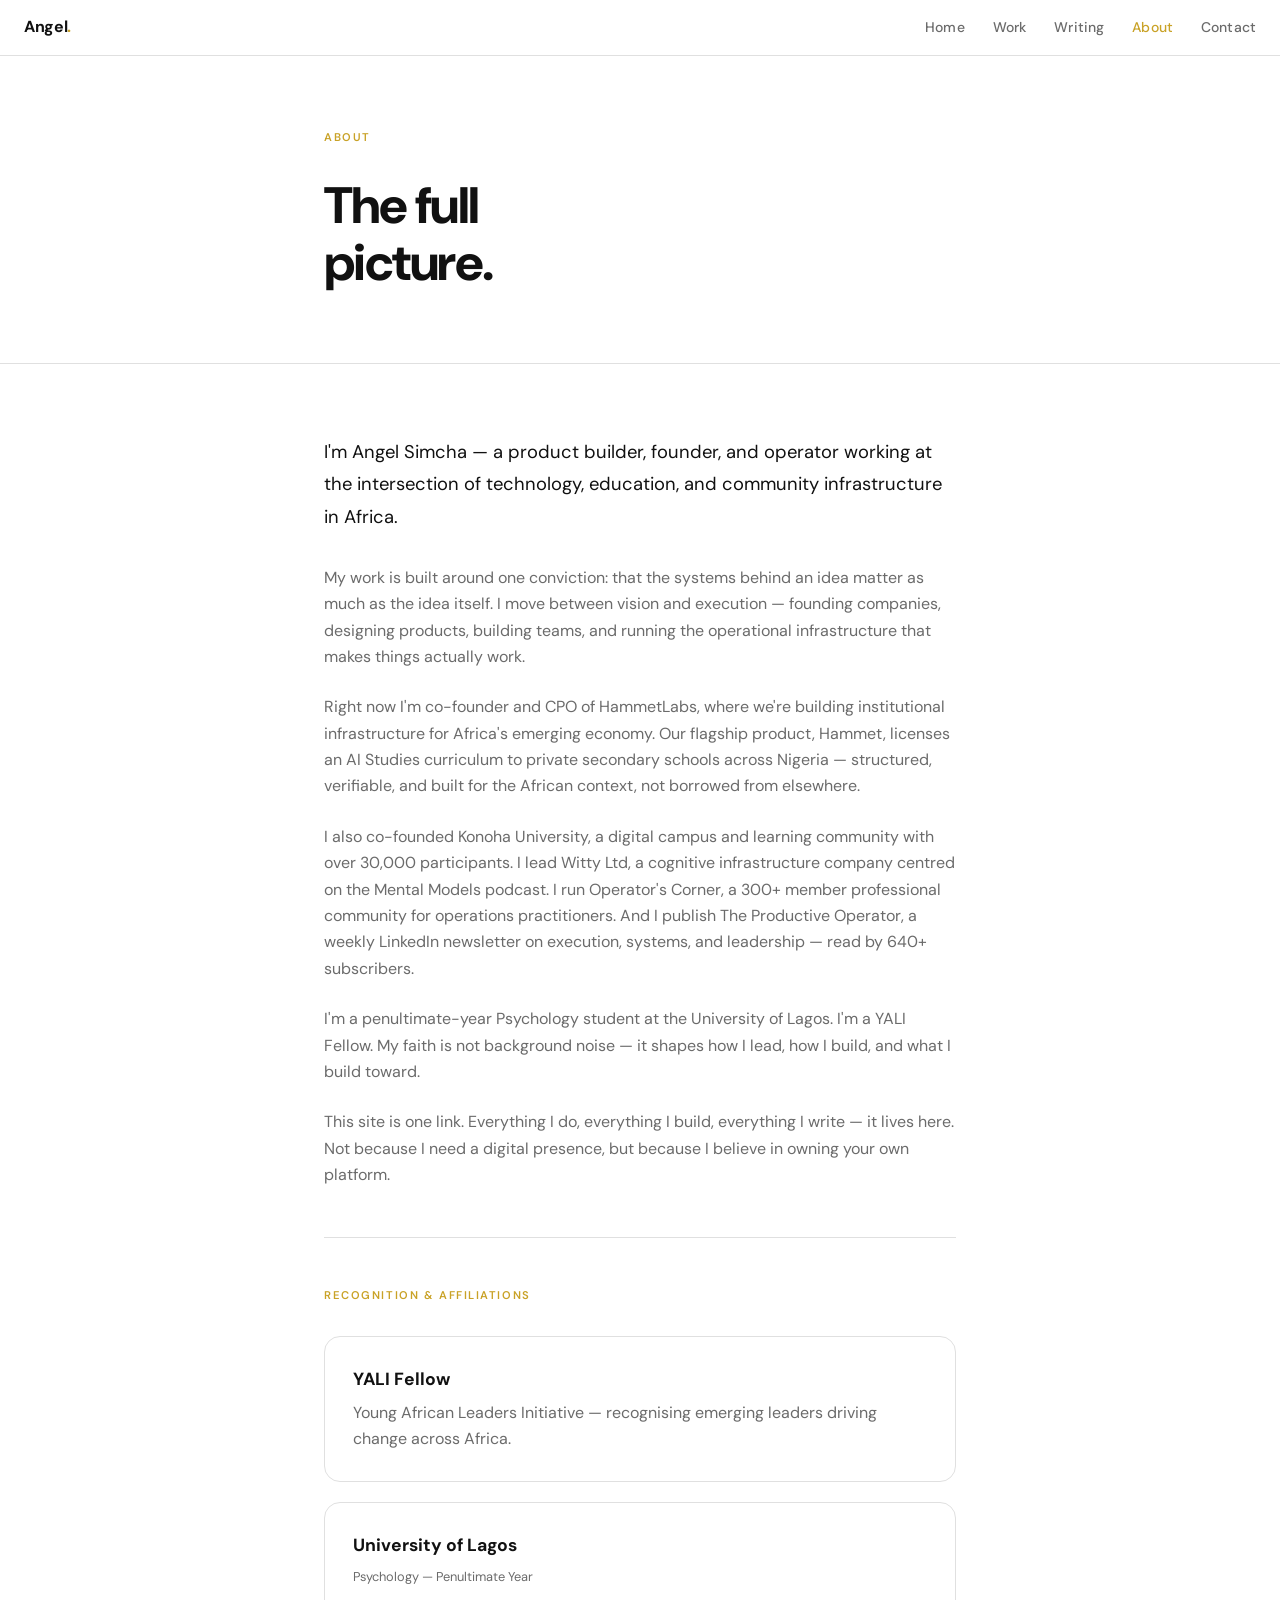
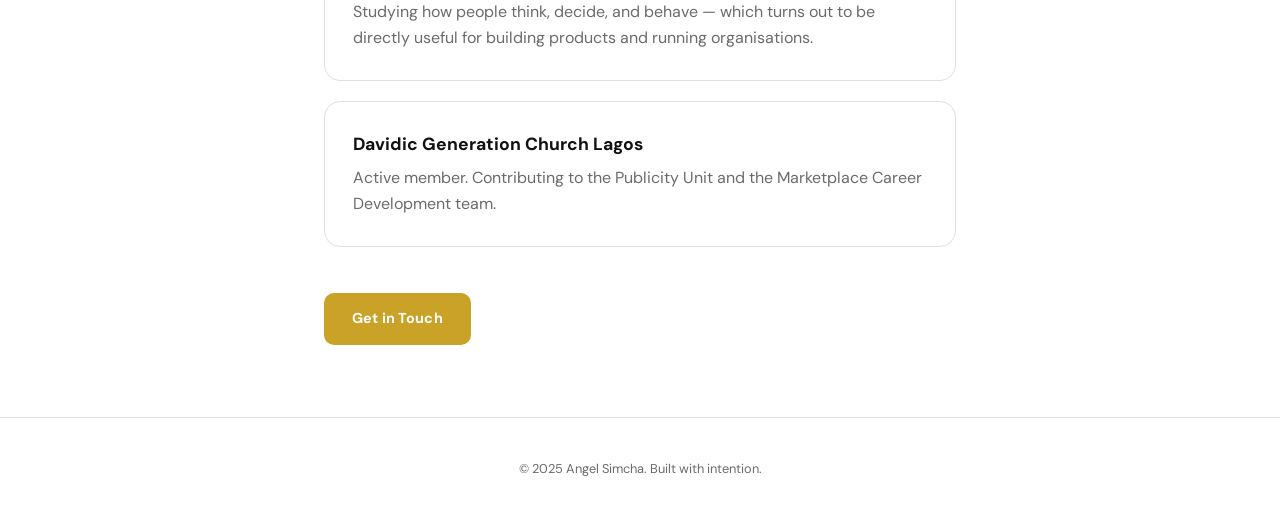
==== about.html @ 5a9f22ed "Add files via upload" ====
<!DOCTYPE html>
<html lang="en">
<head>
  <meta charset="UTF-8" />
  <meta name="viewport" content="width=device-width, initial-scale=1.0" />
  <title>About — Angel Simcha</title>
  <link rel="preconnect" href="https://fonts.googleapis.com" />
  <link href="https://fonts.googleapis.com/css2?family=DM+Sans:wght@400;500;700;800&display=swap" rel="stylesheet" />
  <link rel="stylesheet" href="style.css" />
</head>
<body>

<nav>
  <a href="index.html" class="logo">Angel<span>.</span></a>
  <ul>
    <li><a href="index.html">Home</a></li>
    <li><a href="work.html">Work</a></li>
    <li><a href="writing.html">Writing</a></li>
    <li><a href="about.html" class="active">About</a></li>
    <li><a href="contact.html">Contact</a></li>
  </ul>
</nav>

<section>
  <div class="container">
    <p class="label">About</p>
    <h1>The full<br>picture.</h1>
  </div>
</section>

<hr />

<section>
  <div class="container">

    <p style="font-size: 1.15rem; color: var(--black); line-height: 1.75; margin-bottom: 32px;">
      I'm Angel Simcha — a product builder, founder, and operator working at the intersection
      of technology, education, and community infrastructure in Africa.
    </p>

    <p style="margin-bottom: 24px;">
      My work is built around one conviction: that the systems behind an idea matter as much as the idea itself.
      I move between vision and execution — founding companies, designing products, building teams,
      and running the operational infrastructure that makes things actually work.
    </p>

    <p style="margin-bottom: 24px;">
      Right now I'm co-founder and CPO of HammetLabs, where we're building institutional
      infrastructure for Africa's emerging economy. Our flagship product, Hammet, licenses an
      AI Studies curriculum to private secondary schools across Nigeria — structured, verifiable,
      and built for the African context, not borrowed from elsewhere.
    </p>

    <p style="margin-bottom: 24px;">
      I also co-founded Konoha University, a digital campus and learning community with over
      30,000 participants. I lead Witty Ltd, a cognitive infrastructure company centred on the
      Mental Models podcast. I run Operator's Corner, a 300+ member professional community for
      operations practitioners. And I publish The Productive Operator, a weekly LinkedIn newsletter
      on execution, systems, and leadership — read by 640+ subscribers.
    </p>

    <p style="margin-bottom: 24px;">
      I'm a penultimate-year Psychology student at the University of Lagos. I'm a YALI Fellow.
      My faith is not background noise — it shapes how I lead, how I build, and what I build toward.
    </p>

    <p style="margin-bottom: 48px;">
      This site is one link. Everything I do, everything I build, everything I write — it lives here.
      Not because I need a digital presence, but because I believe in owning your own platform.
    </p>

    <hr style="margin-bottom: 48px;" />

    <p class="label">Recognition & Affiliations</p>

    <div class="card">
      <h3>YALI Fellow</h3>
      <p>Young African Leaders Initiative — recognising emerging leaders driving change across Africa.</p>
    </div>

    <div class="card">
      <h3>University of Lagos</h3>
      <p class="card-meta">Psychology — Penultimate Year</p>
      <p>Studying how people think, decide, and behave — which turns out to be directly useful for building products and running organisations.</p>
    </div>

    <div class="card">
      <h3>Davidic Generation Church Lagos</h3>
      <p>Active member. Contributing to the Publicity Unit and the Marketplace Career Development team.</p>
    </div>

    <br />
    <a href="contact.html" class="btn">Get in Touch</a>

  </div>
</section>

<footer>
  © 2025 Angel Simcha. Built with intention.
</footer>

</body>
</html>
---- style.css ----
/* ─── TOKENS ─── */
:root {
  --accent: #C9A227;
  --black: #111111;
  --gray: #6b6b6b;
  --light: #f5f5f5;
  --border: #e0e0e0;
  --white: #ffffff;
  --max: 680px;
  --radius: 16px;
}

/* ─── RESET ─── */
*, *::before, *::after { box-sizing: border-box; margin: 0; padding: 0; }
html { scroll-behavior: smooth; }

body {
  font-family: 'DM Sans', Georgia, sans-serif;
  background: var(--white);
  color: var(--black);
  line-height: 1.65;
  -webkit-font-smoothing: antialiased;
}

/* ─── NAV ─── */
nav {
  position: sticky;
  top: 0;
  z-index: 100;
  background: rgba(255,255,255,0.92);
  backdrop-filter: blur(8px);
  border-bottom: 1px solid var(--border);
  padding: 0 24px;
  display: flex;
  align-items: center;
  justify-content: space-between;
  height: 56px;
}

nav .logo {
  font-weight: 700;
  font-size: 1rem;
  color: var(--black);
  text-decoration: none;
  letter-spacing: -0.02em;
}

nav .logo span { color: var(--accent); }

nav ul {
  display: flex;
  gap: 28px;
  list-style: none;
}

nav ul a {
  text-decoration: none;
  font-size: 0.875rem;
  color: var(--gray);
  font-weight: 500;
  transition: color 0.2s;
  letter-spacing: 0.01em;
}

nav ul a:hover,
nav ul a.active { color: var(--accent); }

/* ─── LAYOUT ─── */
.container {
  max-width: var(--max);
  margin: 0 auto;
  padding: 0 24px;
}

section { padding: 72px 0; }

/* ─── SECTION LABEL ─── */
.label {
  font-size: 0.7rem;
  font-weight: 600;
  letter-spacing: 0.14em;
  text-transform: uppercase;
  color: var(--accent);
  margin-bottom: 32px;
}

/* ─── HEADINGS ─── */
h1 {
  font-size: clamp(2.2rem, 8vw, 3.2rem);
  font-weight: 800;
  letter-spacing: -0.03em;
  line-height: 1.1;
  color: var(--black);
}

h2 {
  font-size: 1.5rem;
  font-weight: 700;
  letter-spacing: -0.02em;
  color: var(--black);
  margin-bottom: 8px;
}

h3 {
  font-size: 1.1rem;
  font-weight: 700;
  color: var(--black);
  margin-bottom: 6px;
}

p { color: var(--gray); font-size: 1rem; }

/* ─── CARD ─── */
.card {
  border: 1px solid var(--border);
  border-radius: var(--radius);
  padding: 28px;
  margin-bottom: 20px;
  background: var(--white);
  transition: border-color 0.2s;
}

.card:hover { border-color: var(--accent); }

.card a { text-decoration: underline; color: var(--black); }

.card-meta {
  font-size: 0.8rem;
  color: var(--gray);
  margin-bottom: 12px;
}

/* ─── BADGE ─── */
.badge {
  display: inline-block;
  font-size: 0.7rem;
  font-weight: 600;
  letter-spacing: 0.08em;
  text-transform: uppercase;
  color: var(--accent);
  border: 1px solid var(--accent);
  border-radius: 100px;
  padding: 3px 10px;
  margin-bottom: 10px;
}

/* ─── BUTTON ─── */
.btn {
  display: inline-block;
  background: var(--accent);
  color: var(--white);
  font-weight: 700;
  font-size: 0.9rem;
  padding: 14px 28px;
  border-radius: 10px;
  text-decoration: none;
  border: none;
  cursor: pointer;
  transition: opacity 0.2s;
  letter-spacing: 0.01em;
}

.btn:hover { opacity: 0.85; }

.btn-outline {
  background: transparent;
  color: var(--black);
  border: 1.5px solid var(--black);
}

.btn-outline:hover { border-color: var(--accent); color: var(--accent); }

/* ─── DIVIDER ─── */
hr {
  border: none;
  border-top: 1px solid var(--border);
  margin: 0;
}

/* ─── FOOTER ─── */
footer {
  padding: 40px 24px;
  text-align: center;
  font-size: 0.8rem;
  color: var(--gray);
  border-top: 1px solid var(--border);
}

/* ─── FORM ─── */
.form-group {
  margin-bottom: 20px;
}

label {
  display: block;
  font-size: 0.8rem;
  font-weight: 600;
  letter-spacing: 0.05em;
  text-transform: uppercase;
  color: var(--black);
  margin-bottom: 8px;
}

input, textarea {
  width: 100%;
  padding: 14px 16px;
  border: 1.5px solid var(--border);
  border-radius: 10px;
  font-size: 1rem;
  font-family: inherit;
  color: var(--black);
  background: var(--white);
  transition: border-color 0.2s;
  outline: none;
  resize: vertical;
}

input:focus, textarea:focus { border-color: var(--accent); }

/* ─── MOBILE ─── */
@media (max-width: 600px) {
  nav ul { gap: 18px; }
  nav ul a { font-size: 0.8rem; }
  section { padding: 56px 0; }
}
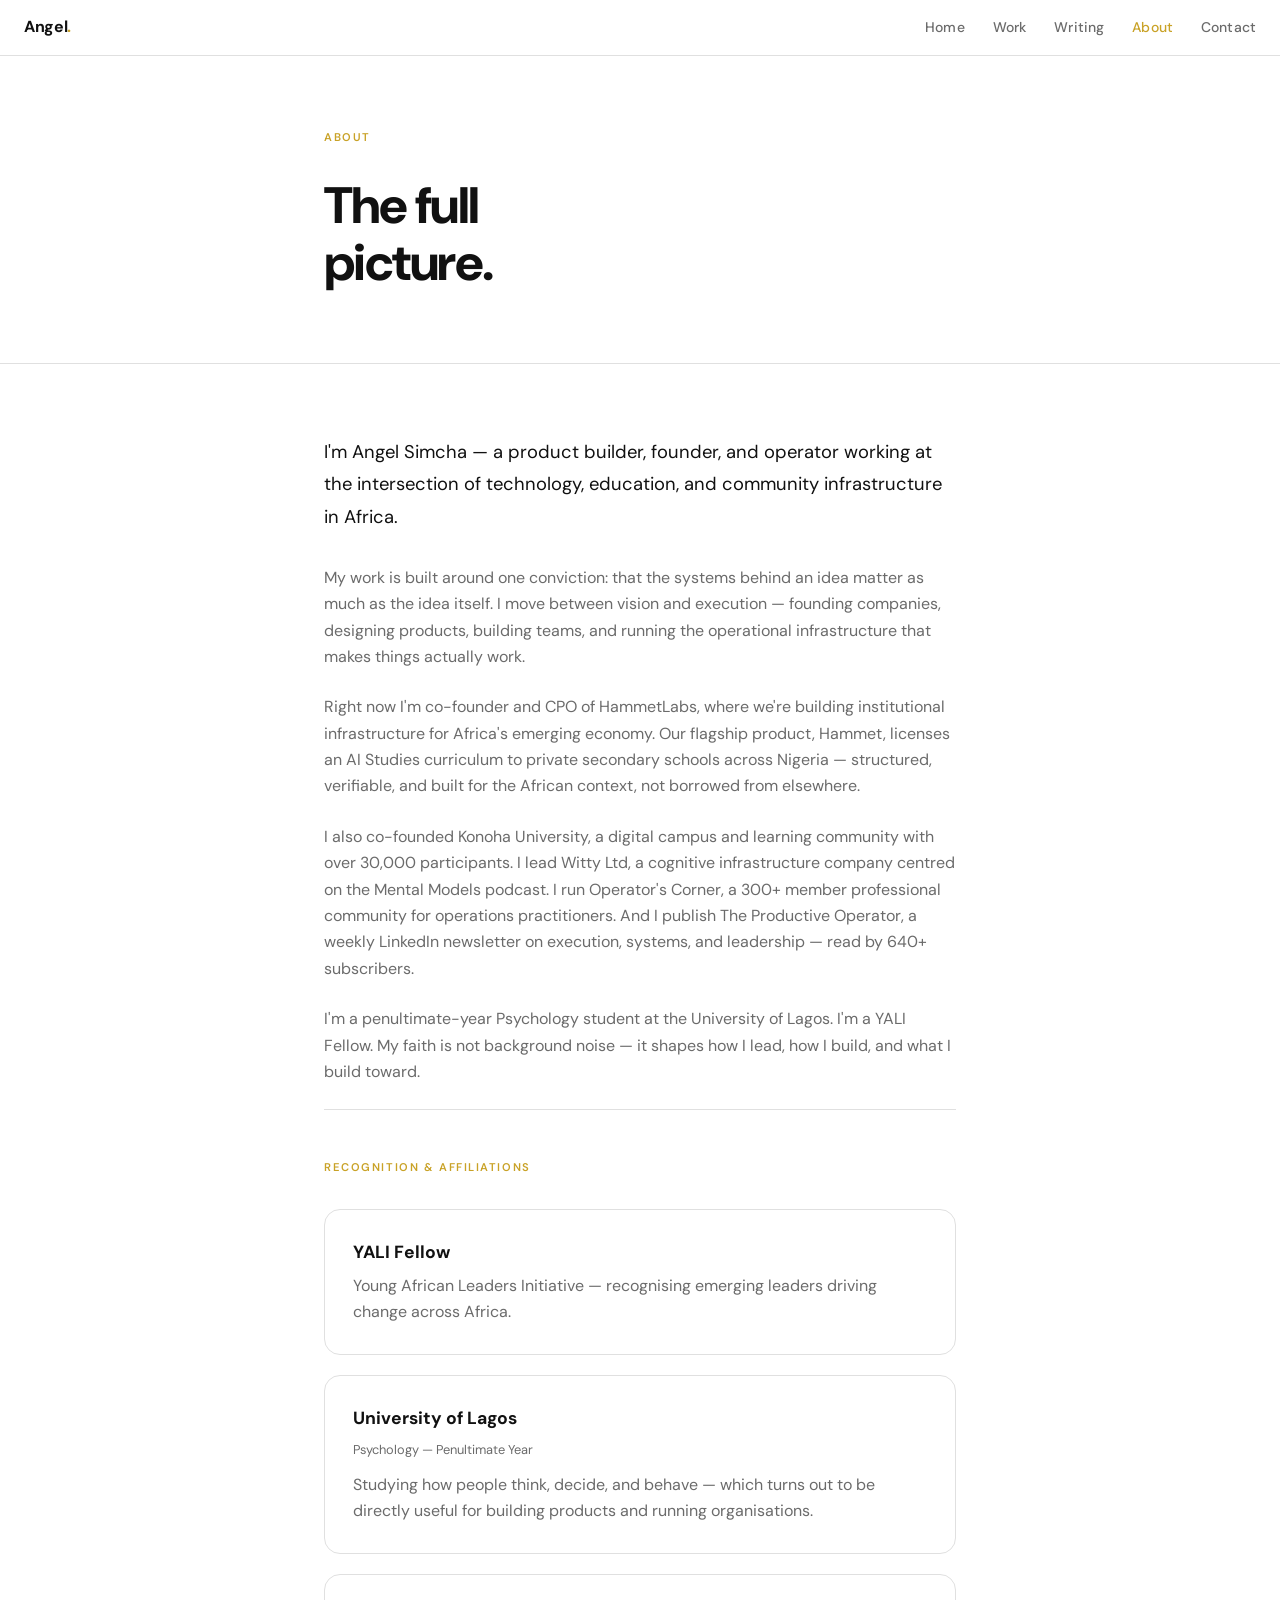
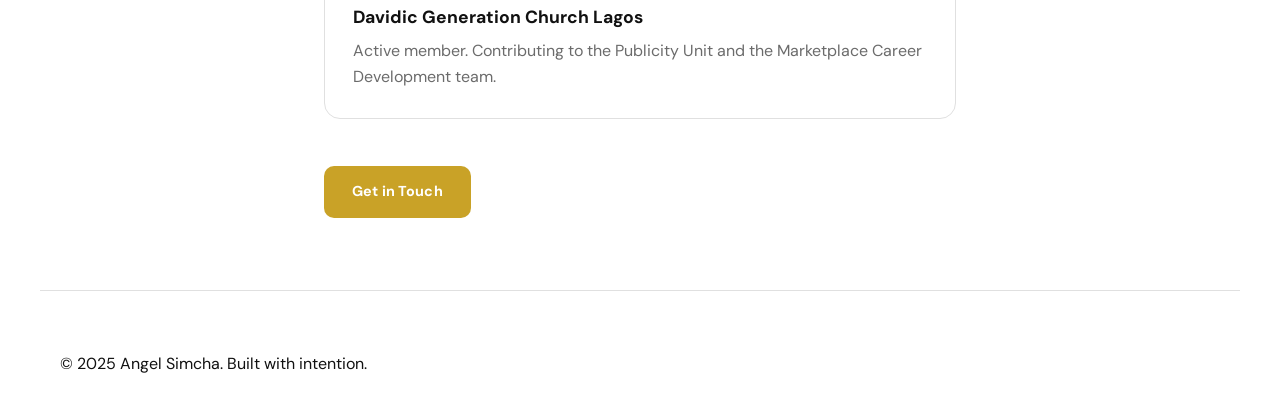
==== commit 50ed00c6: "Update about.html" ====
--- a/about.html
+++ b/about.html
@@ -64,10 +64,10 @@
       My faith is not background noise — it shapes how I lead, how I build, and what I build toward.
     </p>
 
-    <p style="margin-bottom: 48px;">
+   <!-- <p style="margin-bottom: 48px;">
       This site is one link. Everything I do, everything I build, everything I write — it lives here.
       Not because I need a digital presence, but because I believe in owning your own platform.
-    </p>
+    </p> -->
 
     <hr style="margin-bottom: 48px;" />
 
--- a/style.css
+++ b/style.css
@@ -7,6 +7,7 @@
   --border: #e0e0e0;
   --white: #ffffff;
   --max: 680px;
+  --max-wide: 1200px;
   --radius: 16px;
 }
 
@@ -15,12 +16,14 @@
 html { scroll-behavior: smooth; }
 
 body {
-  font-family: 'DM Sans', Georgia, sans-serif;
+  font-family: 'DM Sans', -apple-system, BlinkMacSystemFont, 'Segoe UI', Arial, sans-serif;
   background: var(--white);
   color: var(--black);
   line-height: 1.65;
   -webkit-font-smoothing: antialiased;
 }
+
+a { text-decoration: none; color: inherit; }
 
 /* ─── NAV ─── */
 nav {
@@ -72,10 +75,17 @@
   padding: 0 24px;
 }
 
+.container-wide {
+  max-width: var(--max-wide);
+  margin: 0 auto;
+  padding: 0 20px;
+}
+
 section { padding: 72px 0; }
 
 /* ─── SECTION LABEL ─── */
-.label {
+.label,
+.section-title {
   font-size: 0.7rem;
   font-weight: 600;
   letter-spacing: 0.14em;
@@ -111,20 +121,29 @@
 p { color: var(--gray); font-size: 1rem; }
 
 /* ─── CARD ─── */
-.card {
+.card,
+.service-card,
+.project-item {
   border: 1px solid var(--border);
   border-radius: var(--radius);
   padding: 28px;
   margin-bottom: 20px;
   background: var(--white);
-  transition: border-color 0.2s;
-}
-
-.card:hover { border-color: var(--accent); }
+  transition: border-color 0.2s, transform 0.2s, box-shadow 0.2s;
+}
+
+.card:hover,
+.service-card:hover,
+.project-item:hover {
+  border-color: var(--accent);
+  transform: translateY(-3px);
+  box-shadow: 0 8px 20px rgba(0,0,0,0.06);
+}
 
 .card a { text-decoration: underline; color: var(--black); }
 
-.card-meta {
+.card-meta,
+.project-year {
   font-size: 0.8rem;
   color: var(--gray);
   margin-bottom: 12px;
@@ -145,7 +164,9 @@
 }
 
 /* ─── BUTTON ─── */
-.btn {
+.btn,
+.cta-button,
+.zoe-button {
   display: inline-block;
   background: var(--accent);
   color: var(--white);
@@ -156,11 +177,16 @@
   text-decoration: none;
   border: none;
   cursor: pointer;
-  transition: opacity 0.2s;
+  transition: opacity 0.2s, transform 0.2s;
   letter-spacing: 0.01em;
 }
 
-.btn:hover { opacity: 0.85; }
+.btn:hover,
+.cta-button:hover,
+.zoe-button:hover {
+  opacity: 0.85;
+  transform: translateY(-2px);
+}
 
 .btn-outline {
   background: transparent;
@@ -177,19 +203,150 @@
   margin: 0;
 }
 
+/* ─── HERO (home page) ─── */
+.hero {
+  padding: 80px 20px 120px;
+  max-width: var(--max-wide);
+  margin: 0 auto;
+}
+
+.hero h1 {
+  font-size: clamp(48px, 10vw, 96px);
+  font-weight: 700;
+  line-height: 1.1;
+  margin-bottom: 20px;
+  letter-spacing: -0.03em;
+  color: var(--accent);
+}
+
+.hero .tagline {
+  font-size: clamp(1rem, 3vw, 1.3rem);
+  color: var(--gray);
+  margin-bottom: 40px;
+}
+
+/* ─── ABOUT SECTION ─── */
+.about {
+  padding: 60px 20px;
+  max-width: 800px;
+  margin: 0 auto;
+  text-align: center;
+}
+
+.about-image {
+  width: 200px;
+  height: 200px;
+  border-radius: 50%;
+  object-fit: cover;
+  margin-bottom: 30px;
+  border: 4px solid var(--light);
+}
+
+.about p {
+  font-size: 1.1rem;
+  line-height: 1.8;
+  color: #333;
+}
+
+/* ─── WHAT I DO / SERVICES ─── */
+.what-i-do {
+  padding: 80px 20px;
+  max-width: var(--max-wide);
+  margin: 0 auto;
+}
+
+.services-grid {
+  display: grid;
+  grid-template-columns: repeat(auto-fit, minmax(300px, 1fr));
+  gap: 24px;
+  margin-top: 40px;
+}
+
+/* ─── PROJECTS SECTION ─── */
+.projects {
+  padding: 80px 20px;
+  max-width: var(--max-wide);
+  margin: 0 auto;
+  background-color: #fafafa;
+}
+
+.project-item h3 {
+  font-size: 1.4rem;
+  margin-bottom: 8px;
+}
+
+.project-item a:hover { text-decoration: underline; }
+
+/* ─── ZOE SECTION ─── */
+.zoe-section {
+  padding: 80px 20px;
+  max-width: 800px;
+  margin: 0 auto;
+  text-align: center;
+}
+
+.zoe-section h2 {
+  font-size: 2rem;
+  margin-bottom: 20px;
+}
+
+.zoe-section p {
+  font-size: 1.1rem;
+  line-height: 1.8;
+  color: #333;
+  margin-bottom: 20px;
+}
+
 /* ─── FOOTER ─── */
 footer {
-  padding: 40px 24px;
+  padding: 60px 20px 40px;
+  max-width: var(--max-wide);
+  margin: 0 auto;
+  border-top: 1px solid var(--border);
+}
+
+.footer-section { margin-bottom: 40px; }
+
+.footer-title {
+  font-size: 1.1rem;
+  font-weight: 600;
+  color: var(--black);
+  margin-bottom: 16px;
+}
+
+.social-links {
+  display: flex;
+  gap: 20px;
+  flex-wrap: wrap;
+}
+
+.social-links a,
+.footer-links a {
+  color: var(--gray);
+  font-size: 1rem;
+  transition: color 0.2s;
+}
+
+.social-links a:hover,
+.footer-links a:hover { color: var(--black); }
+
+.footer-links {
+  display: flex;
+  flex-direction: column;
+  gap: 12px;
+}
+
+.copyright {
   text-align: center;
+  color: var(--gray);
   font-size: 0.8rem;
-  color: var(--gray);
+  margin-top: 40px;
+  padding-top: 20px;
   border-top: 1px solid var(--border);
 }
 
 /* ─── FORM ─── */
-.form-group {
-  margin-bottom: 20px;
-}
+.form-group { margin-bottom: 20px; }
 
 label {
   display: block;
@@ -217,7 +374,26 @@
 
 input:focus, textarea:focus { border-color: var(--accent); }
 
+/* ─── ANIMATE CARD (scroll-in from right) ─── */
+.animate-card {
+  opacity: 0;
+  transform: translateX(50px);
+  transition: opacity 0.6s ease-out, transform 0.6s ease-out;
+}
+
+.animate-card.show {
+  opacity: 1;
+  transform: translateX(0);
+}
+
 /* ─── MOBILE ─── */
+@media (max-width: 768px) {
+  .hero { padding: 60px 20px 80px; }
+  .hero h1 { font-size: 48px; }
+  .services-grid { grid-template-columns: 1fr; }
+  .social-links { flex-direction: column; }
+}
+
 @media (max-width: 600px) {
   nav ul { gap: 18px; }
   nav ul a { font-size: 0.8rem; }
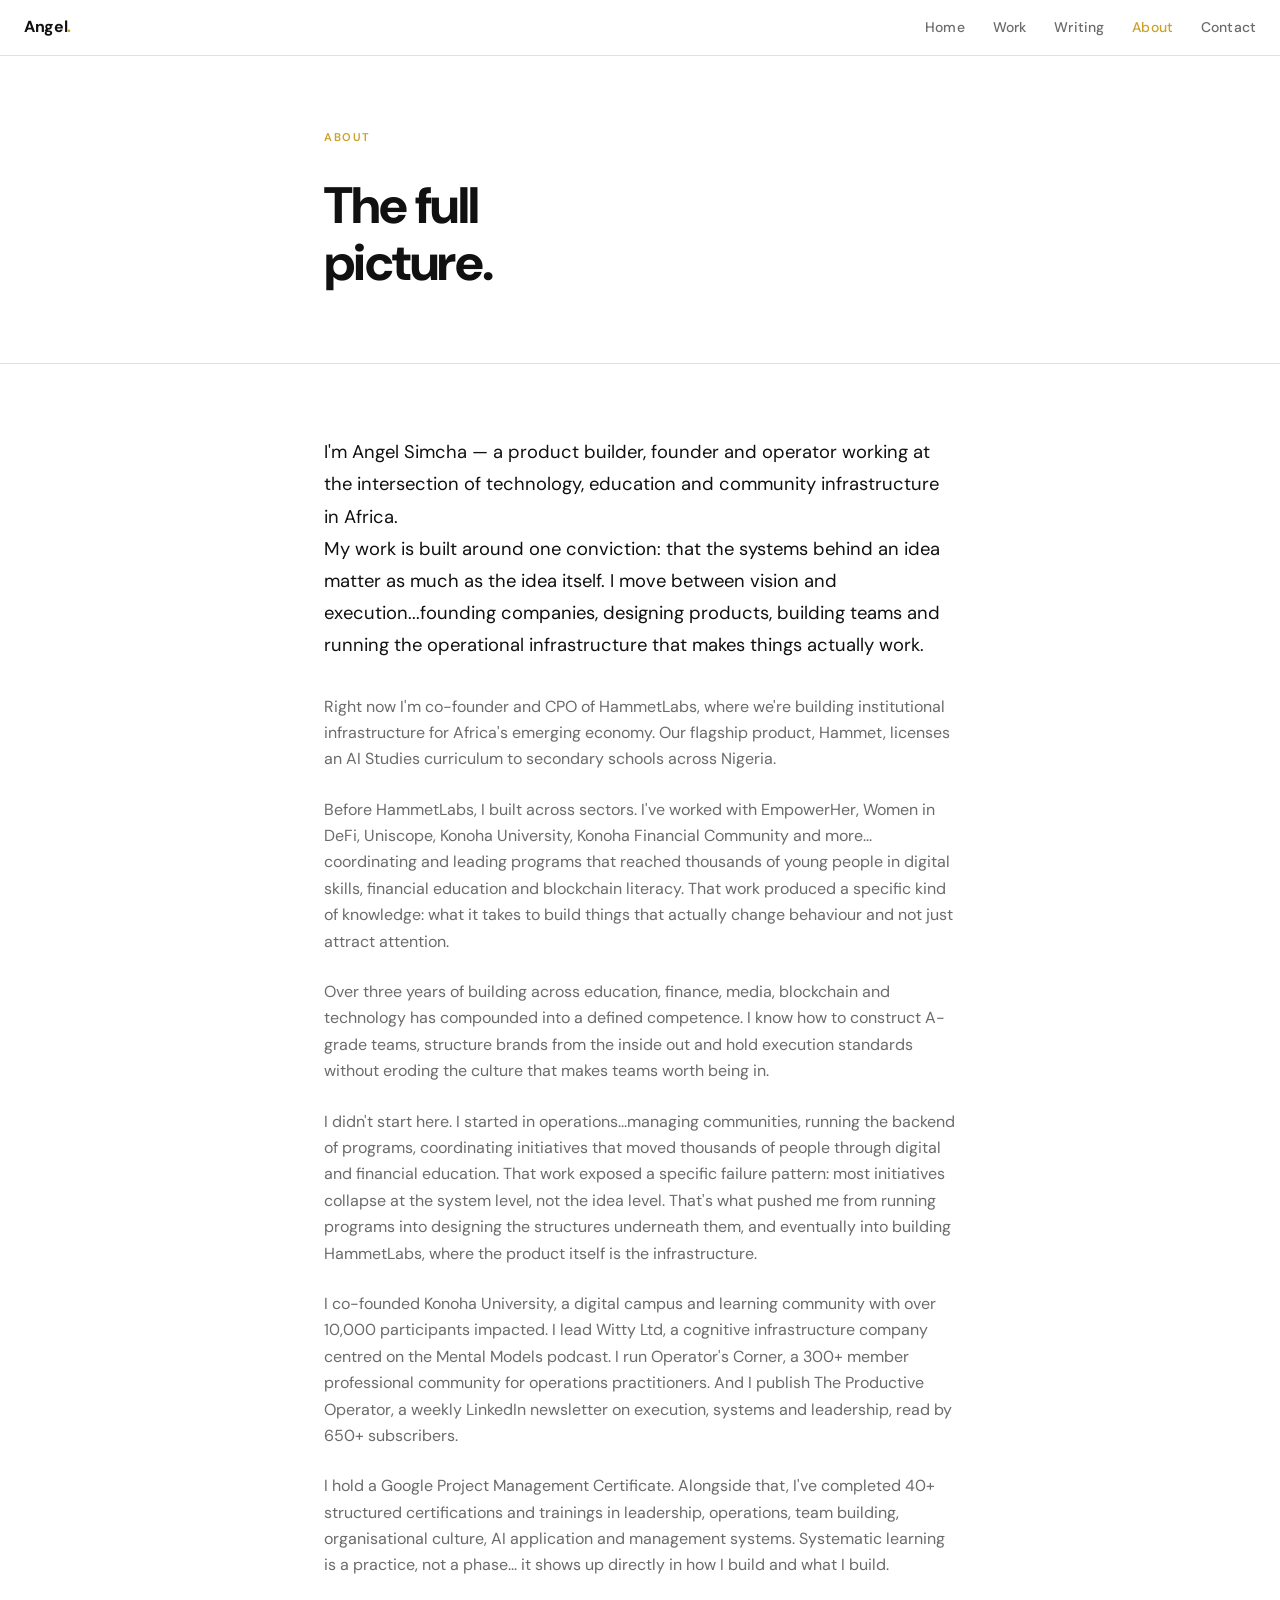
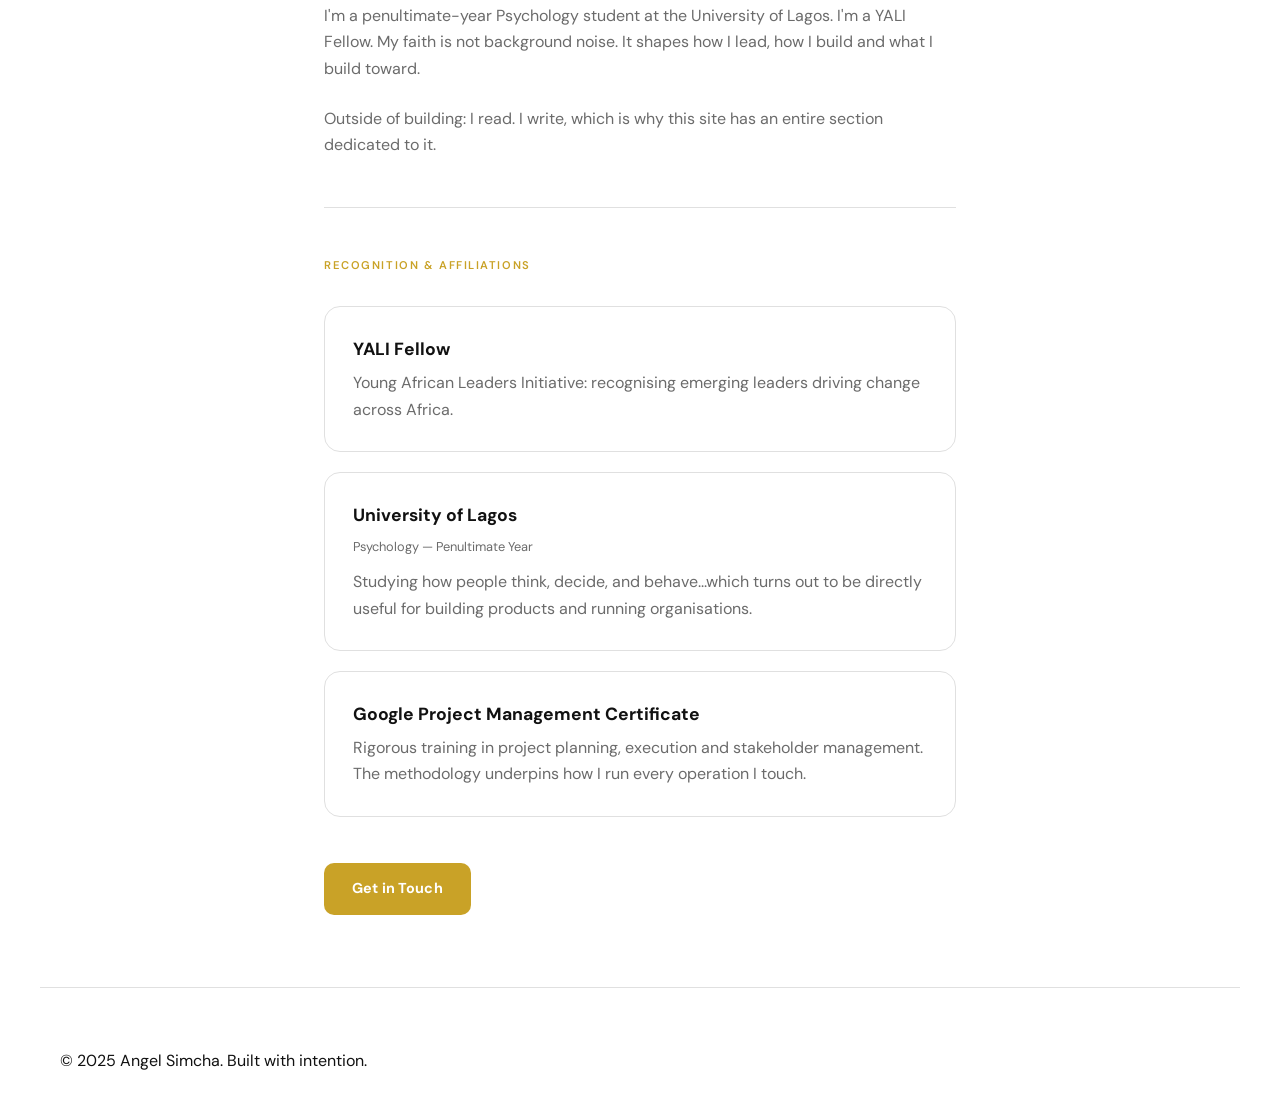
==== commit d7fffbcb: "updated about.html" ====
--- a/about.html
+++ b/about.html
@@ -34,40 +34,72 @@
   <div class="container">
 
     <p style="font-size: 1.15rem; color: var(--black); line-height: 1.75; margin-bottom: 32px;">
-      I'm Angel Simcha — a product builder, founder, and operator working at the intersection
-      of technology, education, and community infrastructure in Africa.
-    </p>
-
-    <p style="margin-bottom: 24px;">
+      I'm Angel Simcha — a product builder, founder and operator working at the intersection
+      of technology, education and community infrastructure in Africa. 
+      <br> 
       My work is built around one conviction: that the systems behind an idea matter as much as the idea itself.
-      I move between vision and execution — founding companies, designing products, building teams,
+      I move between vision and execution...founding companies, designing products, building teams
       and running the operational infrastructure that makes things actually work.
     </p>
 
     <p style="margin-bottom: 24px;">
       Right now I'm co-founder and CPO of HammetLabs, where we're building institutional
       infrastructure for Africa's emerging economy. Our flagship product, Hammet, licenses an
-      AI Studies curriculum to private secondary schools across Nigeria — structured, verifiable,
-      and built for the African context, not borrowed from elsewhere.
+      AI Studies curriculum to secondary schools across Nigeria.
     </p>
 
     <p style="margin-bottom: 24px;">
-      I also co-founded Konoha University, a digital campus and learning community with over
-      30,000 participants. I lead Witty Ltd, a cognitive infrastructure company centred on the
-      Mental Models podcast. I run Operator's Corner, a 300+ member professional community for
-      operations practitioners. And I publish The Productive Operator, a weekly LinkedIn newsletter
-      on execution, systems, and leadership — read by 640+ subscribers.
+      Before HammetLabs, I built across sectors. 
+      I've worked with EmpowerHer, Women in DeFi, Uniscope, Konoha University, 
+      Konoha Financial Community and more... coordinating and leading programs 
+      that reached thousands of young people in digital skills, financial education 
+      and blockchain literacy. That work produced a specific kind of knowledge: 
+      what it takes to build things that actually change behaviour and not just attract attention.
+    </p>
+
+      <p style="margin-bottom: 24px;">
+      Over three years of building across education, finance, media, blockchain and 
+      technology has compounded into a defined competence. I know how to 
+      construct A-grade teams, structure brands from the inside out 
+      and hold execution standards without eroding the culture that makes teams worth 
+      being in.
     </p>
 
     <p style="margin-bottom: 24px;">
-      I'm a penultimate-year Psychology student at the University of Lagos. I'm a YALI Fellow.
-      My faith is not background noise — it shapes how I lead, how I build, and what I build toward.
+      I didn't start here. I started in operations...managing communities,  
+      running the backend of programs, coordinating initiatives that moved thousands of 
+      people through digital and financial education. That work exposed a specific 
+      failure pattern: most initiatives collapse at the system level, not the idea level. 
+      That's what pushed me from running programs into designing the structures underneath them, 
+      and eventually into building HammetLabs, where the product itself is the infrastructure.
     </p>
 
-   <!-- <p style="margin-bottom: 48px;">
-      This site is one link. Everything I do, everything I build, everything I write — it lives here.
-      Not because I need a digital presence, but because I believe in owning your own platform.
-    </p> -->
+    <p style="margin-bottom: 24px;">
+      I co-founded Konoha University, a digital campus and learning community with over
+      10,000 participants impacted. I lead Witty Ltd, a cognitive infrastructure company centred on the
+      Mental Models podcast. I run Operator's Corner, a 300+ member professional community for
+      operations practitioners. And I publish The Productive Operator, a weekly LinkedIn newsletter
+      on execution, systems and leadership, read by 650+ subscribers.
+    </p>
+
+    <p style="margin-bottom: 24px;">
+      I hold a Google Project Management Certificate. Alongside that, I've 
+      completed 40+ structured certifications and trainings in leadership, 
+      operations, team building, organisational culture, AI application 
+      and management systems. Systematic learning is a practice, not a phase... 
+      it shows up directly in how I build and what I build.
+    </p>
+
+
+    <p style="margin-bottom: 24px;">
+      I'm a penultimate-year Psychology student at the University of Lagos. I'm a YALI Fellow.
+      My faith is not background noise. It shapes how I lead, how I build and what I build toward.
+    </p>
+
+   <p style="margin-bottom: 48px;">
+    Outside of building: I read. 
+    I write, which is why this site has an entire section dedicated to it.
+    </p>
 
     <hr style="margin-bottom: 48px;" />
 
@@ -75,18 +107,19 @@
 
     <div class="card">
       <h3>YALI Fellow</h3>
-      <p>Young African Leaders Initiative — recognising emerging leaders driving change across Africa.</p>
+      <p>Young African Leaders Initiative: recognising emerging leaders driving change across Africa.</p>
     </div>
 
     <div class="card">
       <h3>University of Lagos</h3>
       <p class="card-meta">Psychology — Penultimate Year</p>
-      <p>Studying how people think, decide, and behave — which turns out to be directly useful for building products and running organisations.</p>
+      <p>Studying how people think, decide, and behave...which turns out to be directly useful for building products and running organisations.</p>
     </div>
 
     <div class="card">
-      <h3>Davidic Generation Church Lagos</h3>
-      <p>Active member. Contributing to the Publicity Unit and the Marketplace Career Development team.</p>
+      <h3>Google Project Management Certificate</h3>
+      <p>Rigorous training in project planning, execution and stakeholder management. 
+        The methodology underpins how I run every operation I touch. </p>
     </div>
 
     <br />
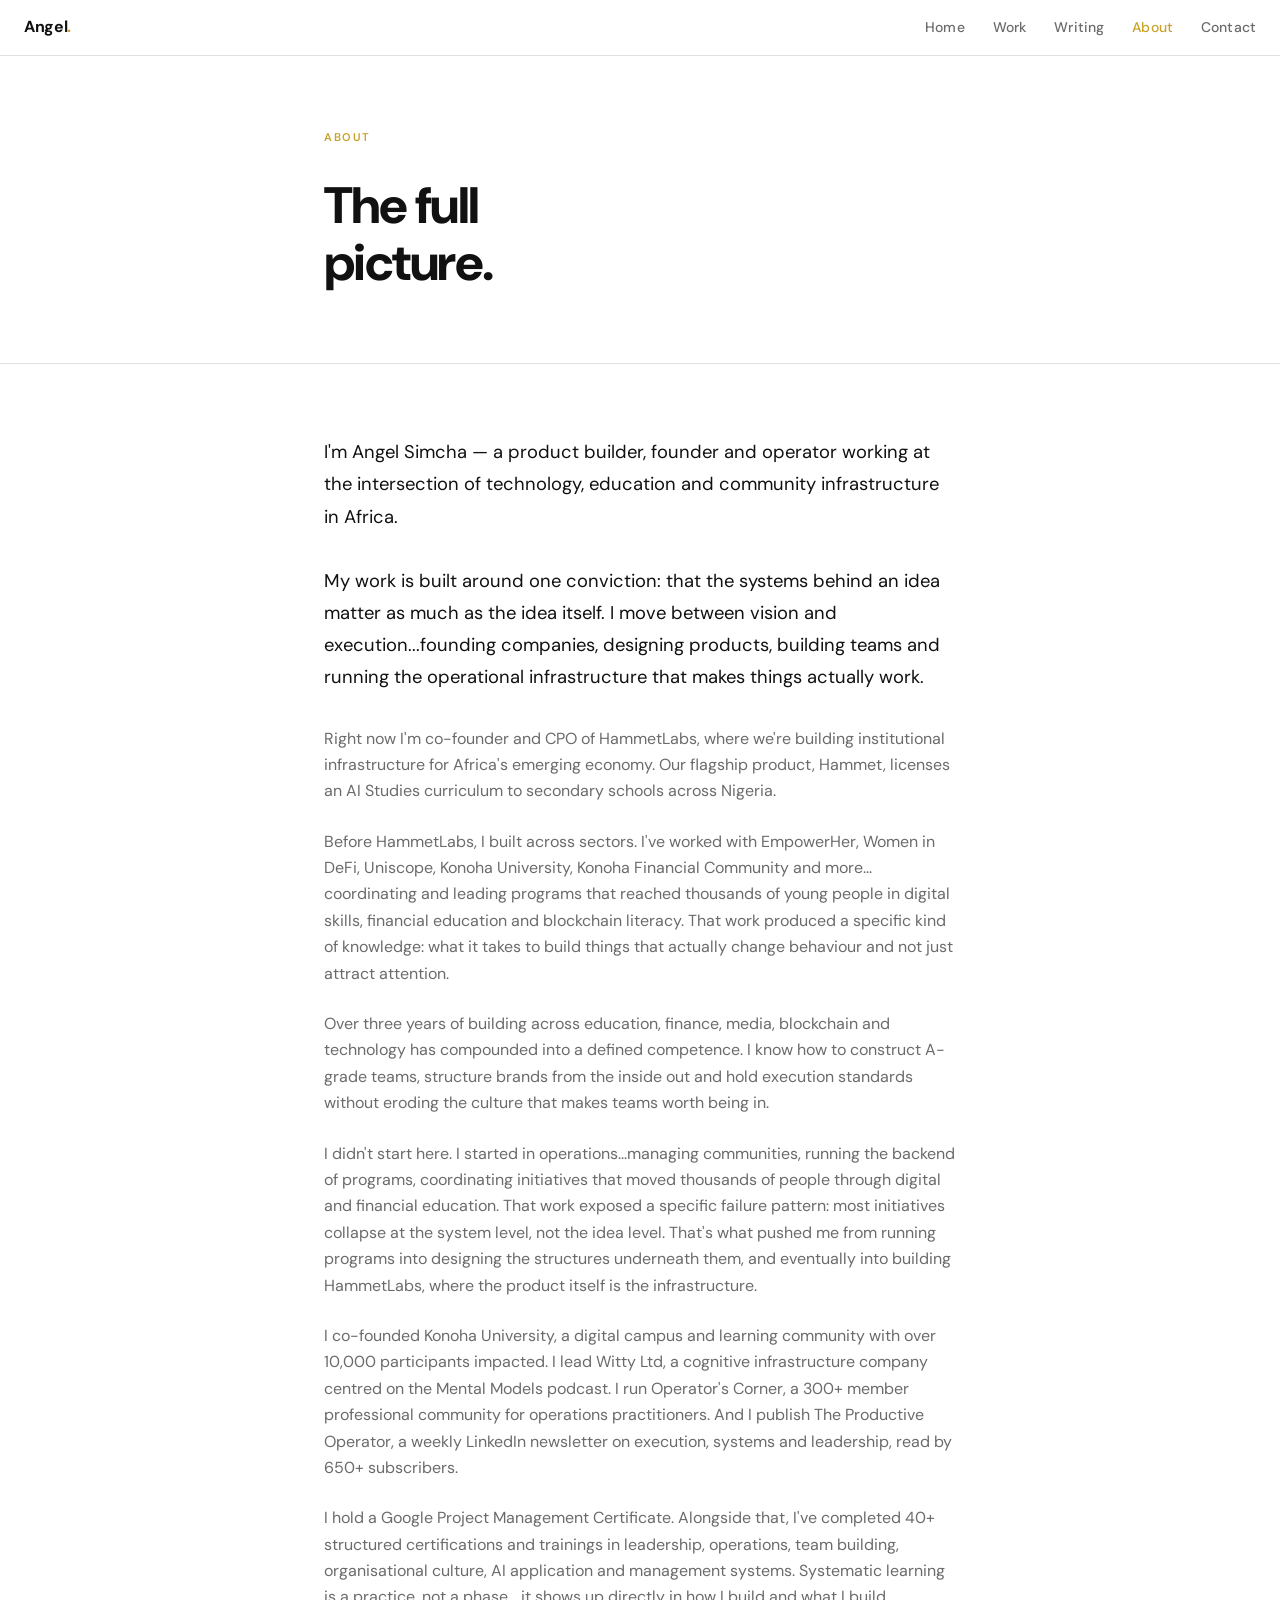
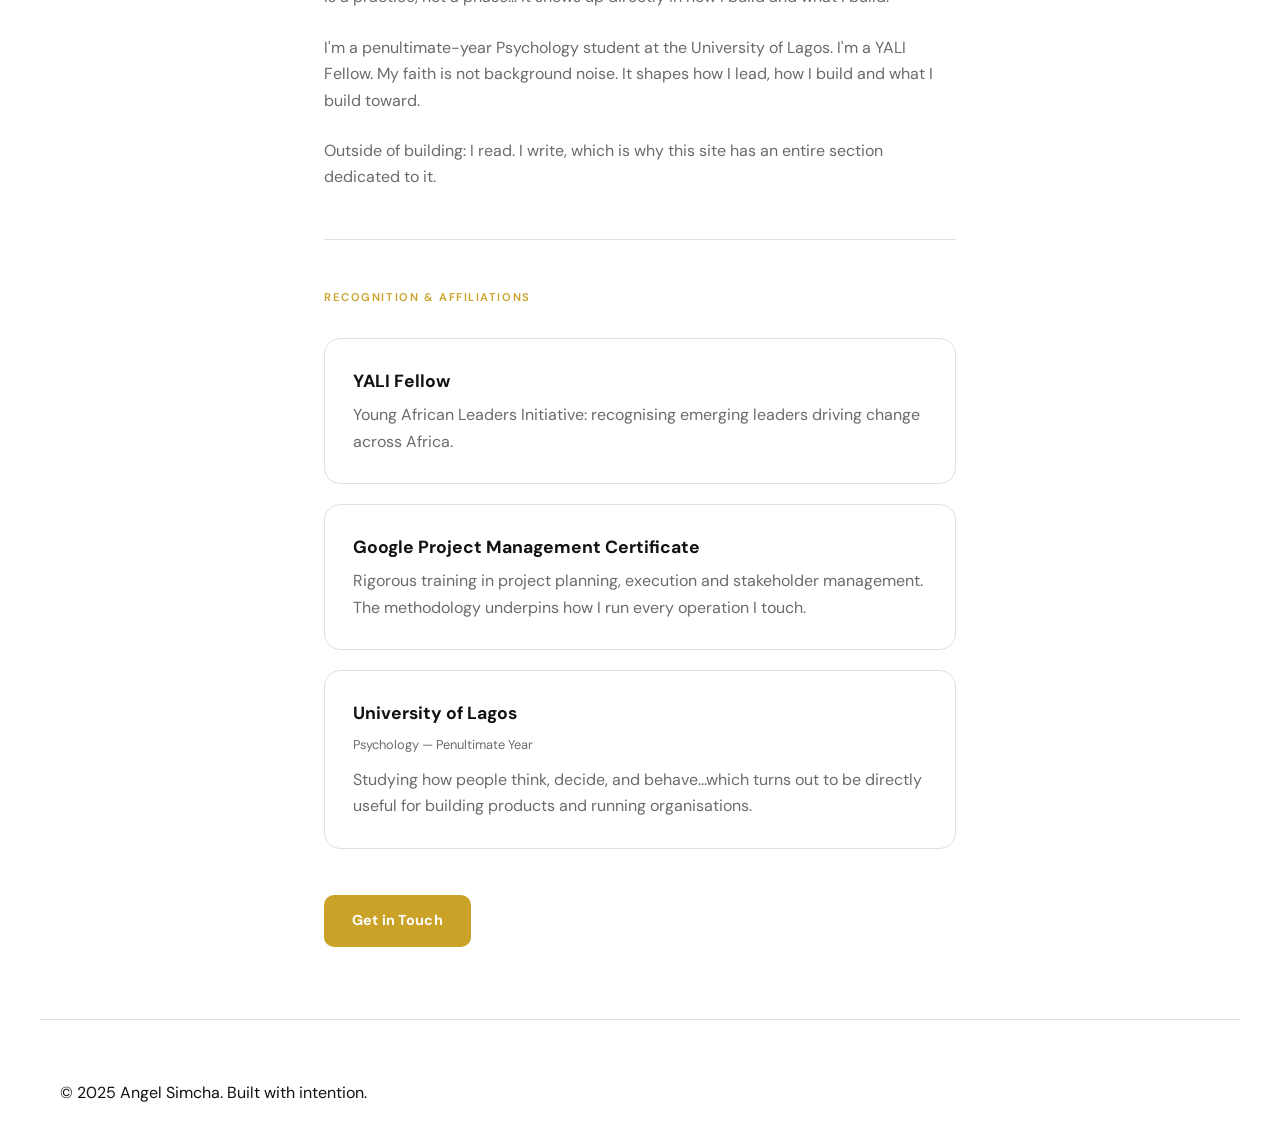
==== commit ac0ce91d: "Update about.html" ====
--- a/about.html
+++ b/about.html
@@ -35,8 +35,11 @@
 
     <p style="font-size: 1.15rem; color: var(--black); line-height: 1.75; margin-bottom: 32px;">
       I'm Angel Simcha — a product builder, founder and operator working at the intersection
-      of technology, education and community infrastructure in Africa. 
-      <br> 
+      of technology, education and community infrastructure in Africa.
+    </p>
+
+
+    <p style="font-size: 1.15rem; color: var(--black); line-height: 1.75; margin-bottom: 32px;">
       My work is built around one conviction: that the systems behind an idea matter as much as the idea itself.
       I move between vision and execution...founding companies, designing products, building teams
       and running the operational infrastructure that makes things actually work.
@@ -111,15 +114,15 @@
     </div>
 
     <div class="card">
+      <h3>Google Project Management Certificate</h3>
+      <p>Rigorous training in project planning, execution and stakeholder management. 
+        The methodology underpins how I run every operation I touch. </p>
+    </div>
+
+    <div class="card">
       <h3>University of Lagos</h3>
       <p class="card-meta">Psychology — Penultimate Year</p>
       <p>Studying how people think, decide, and behave...which turns out to be directly useful for building products and running organisations.</p>
-    </div>
-
-    <div class="card">
-      <h3>Google Project Management Certificate</h3>
-      <p>Rigorous training in project planning, execution and stakeholder management. 
-        The methodology underpins how I run every operation I touch. </p>
     </div>
 
     <br />
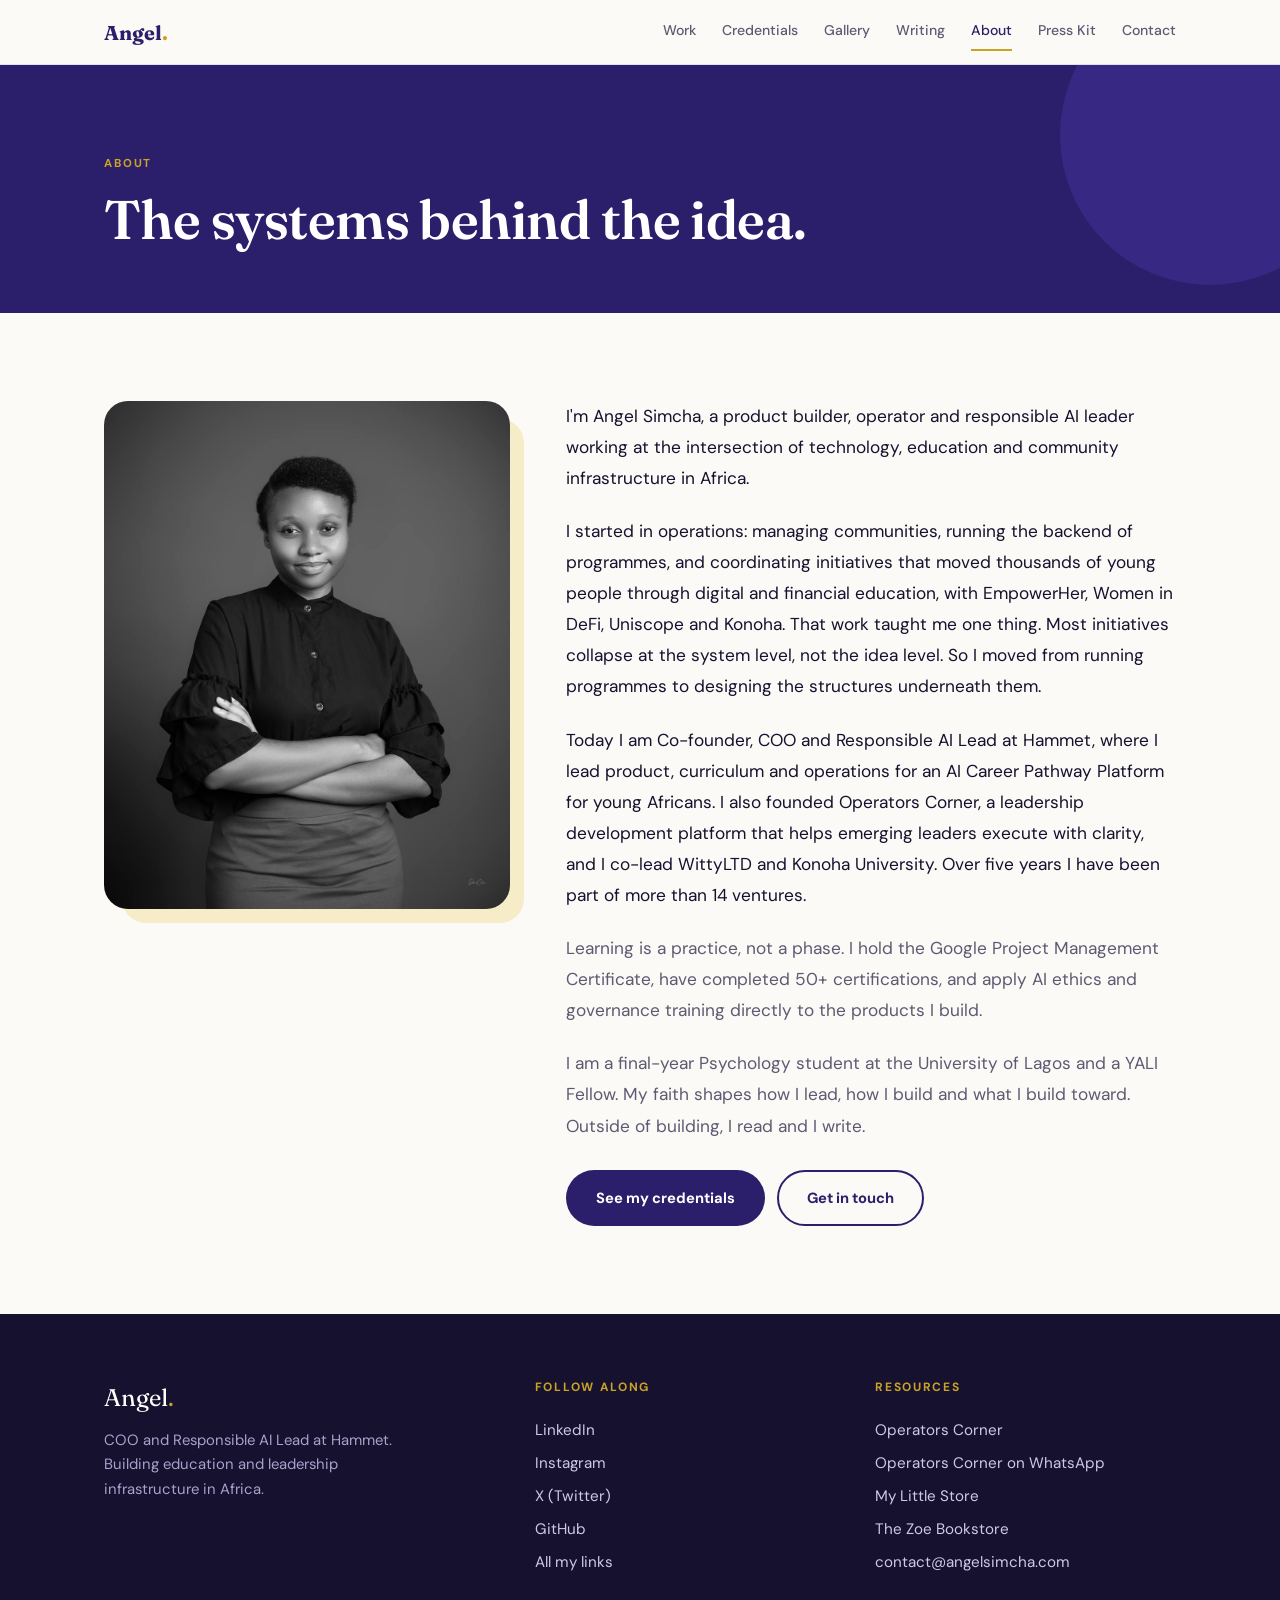
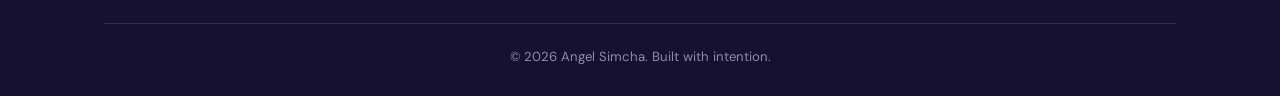
==== commit a8214353: "2026 updates" ====
--- a/about.html
+++ b/about.html
@@ -1,139 +1,58 @@
 <!DOCTYPE html>
-<html lang="en">
+<html lang="en" class="no-js">
 <head>
   <meta charset="UTF-8" />
   <meta name="viewport" content="width=device-width, initial-scale=1.0" />
-  <title>About — Angel Simcha</title>
+  <title>About | Angel Simcha</title>
+  <meta name="description" content="Angel Simcha is a product builder, operator and responsible AI leader working at the intersection of technology, education and community infrastructure in Africa." />
+  <link rel="canonical" href="https://angelsimcha.com/about.html" />
+  <meta property="og:title" content="About | Angel Simcha" />
+  <meta property="og:description" content="The systems behind an idea matter as much as the idea itself." />
+  <meta property="og:image" content="https://angelsimcha.com/images/angel-portrait.jpg" />
+  <link rel="icon" href="favicon.svg" type="image/svg+xml" />
   <link rel="preconnect" href="https://fonts.googleapis.com" />
-  <link href="https://fonts.googleapis.com/css2?family=DM+Sans:wght@400;500;700;800&display=swap" rel="stylesheet" />
+  <link rel="preconnect" href="https://fonts.gstatic.com" crossorigin />
+  <link href="https://fonts.googleapis.com/css2?family=DM+Sans:wght@400;500;700&family=Fraunces:ital,wght@0,600;0,700;1,600&display=swap" rel="stylesheet" />
   <link rel="stylesheet" href="style.css" />
+  <script>document.documentElement.classList.remove('no-js');</script>
 </head>
 <body>
+<header id="site-nav"></header>
 
-<nav>
-  <a href="index.html" class="logo">Angel<span>.</span></a>
-  <ul>
-    <li><a href="index.html">Home</a></li>
-    <li><a href="work.html">Work</a></li>
-    <li><a href="writing.html">Writing</a></li>
-    <li><a href="about.html" class="active">About</a></li>
-    <li><a href="contact.html">Contact</a></li>
-  </ul>
-</nav>
-
-<section>
-  <div class="container">
-    <p class="label">About</p>
-    <h1>The full<br>picture.</h1>
+<section class="page-head">
+  <div class="wrap">
+    <span class="kicker">About</span>
+    <h1>The systems behind the idea.</h1>
   </div>
 </section>
 
-<hr />
-
 <section>
-  <div class="container">
-
-    <p style="font-size: 1.15rem; color: var(--black); line-height: 1.75; margin-bottom: 32px;">
-      I'm Angel Simcha — a product builder, founder and operator working at the intersection
-      of technology, education and community infrastructure in Africa.
-    </p>
-
-
-    <p style="font-size: 1.15rem; color: var(--black); line-height: 1.75; margin-bottom: 32px;">
-      My work is built around one conviction: that the systems behind an idea matter as much as the idea itself.
-      I move between vision and execution...founding companies, designing products, building teams
-      and running the operational infrastructure that makes things actually work.
-    </p>
-
-    <p style="margin-bottom: 24px;">
-      Right now I'm co-founder and CPO of HammetLabs, where we're building institutional
-      infrastructure for Africa's emerging economy. Our flagship product, Hammet, licenses an
-      AI Studies curriculum to secondary schools across Nigeria.
-    </p>
-
-    <p style="margin-bottom: 24px;">
-      Before HammetLabs, I built across sectors. 
-      I've worked with EmpowerHer, Women in DeFi, Uniscope, Konoha University, 
-      Konoha Financial Community and more... coordinating and leading programs 
-      that reached thousands of young people in digital skills, financial education 
-      and blockchain literacy. That work produced a specific kind of knowledge: 
-      what it takes to build things that actually change behaviour and not just attract attention.
-    </p>
-
-      <p style="margin-bottom: 24px;">
-      Over three years of building across education, finance, media, blockchain and 
-      technology has compounded into a defined competence. I know how to 
-      construct A-grade teams, structure brands from the inside out 
-      and hold execution standards without eroding the culture that makes teams worth 
-      being in.
-    </p>
-
-    <p style="margin-bottom: 24px;">
-      I didn't start here. I started in operations...managing communities,  
-      running the backend of programs, coordinating initiatives that moved thousands of 
-      people through digital and financial education. That work exposed a specific 
-      failure pattern: most initiatives collapse at the system level, not the idea level. 
-      That's what pushed me from running programs into designing the structures underneath them, 
-      and eventually into building HammetLabs, where the product itself is the infrastructure.
-    </p>
-
-    <p style="margin-bottom: 24px;">
-      I co-founded Konoha University, a digital campus and learning community with over
-      10,000 participants impacted. I lead Witty Ltd, a cognitive infrastructure company centred on the
-      Mental Models podcast. I run Operator's Corner, a 300+ member professional community for
-      operations practitioners. And I publish The Productive Operator, a weekly LinkedIn newsletter
-      on execution, systems and leadership, read by 650+ subscribers.
-    </p>
-
-    <p style="margin-bottom: 24px;">
-      I hold a Google Project Management Certificate. Alongside that, I've 
-      completed 40+ structured certifications and trainings in leadership, 
-      operations, team building, organisational culture, AI application 
-      and management systems. Systematic learning is a practice, not a phase... 
-      it shows up directly in how I build and what I build.
-    </p>
-
-
-    <p style="margin-bottom: 24px;">
-      I'm a penultimate-year Psychology student at the University of Lagos. I'm a YALI Fellow.
-      My faith is not background noise. It shapes how I lead, how I build and what I build toward.
-    </p>
-
-   <p style="margin-bottom: 48px;">
-    Outside of building: I read. 
-    I write, which is why this site has an entire section dedicated to it.
-    </p>
-
-    <hr style="margin-bottom: 48px;" />
-
-    <p class="label">Recognition & Affiliations</p>
-
-    <div class="card">
-      <h3>YALI Fellow</h3>
-      <p>Young African Leaders Initiative: recognising emerging leaders driving change across Africa.</p>
+  <div class="wrap about-grid">
+    <div class="about-photo reveal">
+      <img src="images/angel-portrait.jpg" alt="Angel Simcha" />
     </div>
 
-    <div class="card">
-      <h3>Google Project Management Certificate</h3>
-      <p>Rigorous training in project planning, execution and stakeholder management. 
-        The methodology underpins how I run every operation I touch. </p>
+    <div class="prose">
+      <p>I'm Angel Simcha, a product builder, operator and responsible AI leader working at the intersection of technology, education and community infrastructure in Africa.</p>
+
+      <p>I started in operations: managing communities, running the backend of programmes, and coordinating initiatives that moved thousands of young people through digital and financial education, with EmpowerHer, Women in DeFi, Uniscope and Konoha. That work taught me one thing. Most initiatives collapse at the system level, not the idea level. So I moved from running programmes to designing the structures underneath them.</p>
+
+      <p>Today I am Co-founder, COO and Responsible AI Lead at Hammet, where I lead product, curriculum and operations for an AI Career Pathway Platform for young Africans. I also founded Operators Corner, a leadership development platform that helps emerging leaders execute with clarity, and I co-lead WittyLTD and Konoha University. Over five years I have been part of more than 14 ventures.</p>
+
+      <p class="soft">Learning is a practice, not a phase. I hold the Google Project Management Certificate, have completed 50+ certifications, and apply AI ethics and governance training directly to the products I build.</p>
+
+      <p class="soft">I am a final-year Psychology student at the University of Lagos and a YALI Fellow. My faith shapes how I lead, how I build and what I build toward. Outside of building, I read and I write.</p>
+
+      <div class="btn-row">
+        <a href="credentials.html" class="btn btn-indigo">See my credentials</a>
+        <a href="contact.html" class="btn btn-outline">Get in touch</a>
+      </div>
     </div>
-
-    <div class="card">
-      <h3>University of Lagos</h3>
-      <p class="card-meta">Psychology — Penultimate Year</p>
-      <p>Studying how people think, decide, and behave...which turns out to be directly useful for building products and running organisations.</p>
-    </div>
-
-    <br />
-    <a href="contact.html" class="btn">Get in Touch</a>
-
   </div>
 </section>
 
-<footer>
-  © 2025 Angel Simcha. Built with intention.
-</footer>
-
+<footer id="site-footer"></footer>
+<script src="gallery-data.js"></script>
+<script src="site.js"></script>
 </body>
 </html>
--- a/style.css
+++ b/style.css
@@ -1,401 +1,377 @@
-/* ─── TOKENS ─── */
+/* ============================================================
+   angelsimcha.com  |  shared styles
+   Palette: indigo + lavender + gold on warm white. Flat, 2D.
+   ============================================================ */
+
 :root {
-  --accent: #C9A227;
-  --black: #111111;
-  --gray: #6b6b6b;
-  --light: #f5f5f5;
-  --border: #e0e0e0;
-  --white: #ffffff;
-  --max: 680px;
-  --max-wide: 1200px;
-  --radius: 16px;
-}
-
-/* ─── RESET ─── */
+  --indigo: #2B1F6B;
+  --indigo-2: #3D2D8E;
+  --indigo-3: #5A48B8;
+  --lav: #EEEAFB;
+  --lav-2: #D6D0EC;
+  --gold: #C9A227;
+  --gold-soft: #F6EDC8;
+  --cream: #FBFAF6;
+  --ink: #15112E;
+  --gray: #5E5A72;
+  --border: #E3DFF2;
+  --white: #FFFFFF;
+  --radius: 18px;
+  --max: 1120px;
+  --max-text: 720px;
+  --display: 'Fraunces', Georgia, 'Times New Roman', serif;
+  --sans: 'DM Sans', -apple-system, BlinkMacSystemFont, 'Segoe UI', Arial, sans-serif;
+}
+
 *, *::before, *::after { box-sizing: border-box; margin: 0; padding: 0; }
 html { scroll-behavior: smooth; }
-
 body {
-  font-family: 'DM Sans', -apple-system, BlinkMacSystemFont, 'Segoe UI', Arial, sans-serif;
-  background: var(--white);
-  color: var(--black);
+  font-family: var(--sans);
+  background: var(--cream);
+  color: var(--ink);
   line-height: 1.65;
   -webkit-font-smoothing: antialiased;
-}
-
-a { text-decoration: none; color: inherit; }
-
-/* ─── NAV ─── */
-nav {
-  position: sticky;
-  top: 0;
-  z-index: 100;
-  background: rgba(255,255,255,0.92);
-  backdrop-filter: blur(8px);
+  overflow-x: hidden;
+}
+img { max-width: 100%; display: block; }
+a { color: inherit; text-decoration: none; }
+ul { list-style: none; }
+p { color: var(--gray); }
+
+/* ---------- Layout ---------- */
+.wrap { max-width: var(--max); margin: 0 auto; padding: 0 24px; }
+.wrap-text { max-width: var(--max-text); margin: 0 auto; padding: 0 24px; }
+section { padding: 88px 0; }
+.band-lav { background: var(--lav); }
+.band-indigo { background: var(--indigo); color: var(--white); }
+.band-indigo p { color: #D9D3F5; }
+.band-indigo h2, .band-indigo h3 { color: var(--white); }
+.band-gold { background: var(--gold-soft); }
+
+/* ---------- Type ---------- */
+h1, h2, h3 { font-family: var(--display); color: var(--ink); letter-spacing: -0.01em; }
+h1 { font-size: clamp(2.4rem, 6.2vw, 4.2rem); line-height: 1.06; font-weight: 600; }
+h2 { font-size: clamp(1.7rem, 3.6vw, 2.5rem); line-height: 1.15; font-weight: 600; margin-bottom: 14px; }
+h3 { font-size: 1.25rem; line-height: 1.25; font-weight: 600; margin-bottom: 6px; }
+.kicker {
+  display: inline-block;
+  font-size: 0.72rem; font-weight: 700; letter-spacing: 0.16em; text-transform: uppercase;
+  color: var(--gold); margin-bottom: 18px;
+}
+.band-lav .kicker, section .kicker { color: var(--indigo-3); }
+.band-indigo .kicker { color: var(--gold); }
+.lead { font-size: 1.15rem; line-height: 1.7; color: var(--gray); max-width: 640px; }
+.band-indigo .lead { color: #D9D3F5; }
+.section-head { margin-bottom: 44px; }
+.section-head p { max-width: 620px; }
+
+/* ---------- Nav ---------- */
+.site-nav {
+  position: sticky; top: 0; z-index: 100;
+  background: rgba(251,250,246,0.92); backdrop-filter: blur(10px);
   border-bottom: 1px solid var(--border);
-  padding: 0 24px;
-  display: flex;
-  align-items: center;
-  justify-content: space-between;
-  height: 56px;
-}
-
-nav .logo {
-  font-weight: 700;
-  font-size: 1rem;
-  color: var(--black);
-  text-decoration: none;
-  letter-spacing: -0.02em;
-}
-
-nav .logo span { color: var(--accent); }
-
-nav ul {
-  display: flex;
-  gap: 28px;
-  list-style: none;
-}
-
-nav ul a {
-  text-decoration: none;
-  font-size: 0.875rem;
-  color: var(--gray);
-  font-weight: 500;
-  transition: color 0.2s;
-  letter-spacing: 0.01em;
-}
-
-nav ul a:hover,
-nav ul a.active { color: var(--accent); }
-
-/* ─── LAYOUT ─── */
-.container {
-  max-width: var(--max);
-  margin: 0 auto;
-  padding: 0 24px;
-}
-
-.container-wide {
-  max-width: var(--max-wide);
-  margin: 0 auto;
-  padding: 0 20px;
-}
-
-section { padding: 72px 0; }
-
-/* ─── SECTION LABEL ─── */
-.label,
-.section-title {
-  font-size: 0.7rem;
-  font-weight: 600;
-  letter-spacing: 0.14em;
-  text-transform: uppercase;
-  color: var(--accent);
-  margin-bottom: 32px;
-}
-
-/* ─── HEADINGS ─── */
-h1 {
-  font-size: clamp(2.2rem, 8vw, 3.2rem);
-  font-weight: 800;
-  letter-spacing: -0.03em;
-  line-height: 1.1;
-  color: var(--black);
-}
-
-h2 {
-  font-size: 1.5rem;
-  font-weight: 700;
-  letter-spacing: -0.02em;
-  color: var(--black);
-  margin-bottom: 8px;
-}
-
-h3 {
-  font-size: 1.1rem;
-  font-weight: 700;
-  color: var(--black);
-  margin-bottom: 6px;
-}
-
-p { color: var(--gray); font-size: 1rem; }
-
-/* ─── CARD ─── */
-.card,
-.service-card,
-.project-item {
-  border: 1px solid var(--border);
-  border-radius: var(--radius);
-  padding: 28px;
-  margin-bottom: 20px;
-  background: var(--white);
-  transition: border-color 0.2s, transform 0.2s, box-shadow 0.2s;
-}
-
-.card:hover,
-.service-card:hover,
-.project-item:hover {
-  border-color: var(--accent);
-  transform: translateY(-3px);
-  box-shadow: 0 8px 20px rgba(0,0,0,0.06);
-}
-
-.card a { text-decoration: underline; color: var(--black); }
-
-.card-meta,
-.project-year {
-  font-size: 0.8rem;
-  color: var(--gray);
-  margin-bottom: 12px;
-}
-
-/* ─── BADGE ─── */
-.badge {
-  display: inline-block;
-  font-size: 0.7rem;
-  font-weight: 600;
-  letter-spacing: 0.08em;
-  text-transform: uppercase;
-  color: var(--accent);
-  border: 1px solid var(--accent);
-  border-radius: 100px;
-  padding: 3px 10px;
-  margin-bottom: 10px;
-}
-
-/* ─── BUTTON ─── */
-.btn,
-.cta-button,
-.zoe-button {
-  display: inline-block;
-  background: var(--accent);
-  color: var(--white);
-  font-weight: 700;
-  font-size: 0.9rem;
-  padding: 14px 28px;
-  border-radius: 10px;
-  text-decoration: none;
-  border: none;
-  cursor: pointer;
-  transition: opacity 0.2s, transform 0.2s;
-  letter-spacing: 0.01em;
-}
-
-.btn:hover,
-.cta-button:hover,
-.zoe-button:hover {
-  opacity: 0.85;
-  transform: translateY(-2px);
-}
-
-.btn-outline {
-  background: transparent;
-  color: var(--black);
-  border: 1.5px solid var(--black);
-}
-
-.btn-outline:hover { border-color: var(--accent); color: var(--accent); }
-
-/* ─── DIVIDER ─── */
-hr {
-  border: none;
-  border-top: 1px solid var(--border);
-  margin: 0;
-}
-
-/* ─── HERO (home page) ─── */
-.hero {
-  padding: 80px 20px 120px;
-  max-width: var(--max-wide);
-  margin: 0 auto;
-}
-
-.hero h1 {
-  font-size: clamp(48px, 10vw, 96px);
-  font-weight: 700;
-  line-height: 1.1;
-  margin-bottom: 20px;
-  letter-spacing: -0.03em;
-  color: var(--accent);
-}
-
-.hero .tagline {
-  font-size: clamp(1rem, 3vw, 1.3rem);
-  color: var(--gray);
-  margin-bottom: 40px;
-}
-
-/* ─── ABOUT SECTION ─── */
-.about {
-  padding: 60px 20px;
-  max-width: 800px;
-  margin: 0 auto;
-  text-align: center;
-}
-
-.about-image {
-  width: 200px;
-  height: 200px;
-  border-radius: 50%;
-  object-fit: cover;
-  margin-bottom: 30px;
-  border: 4px solid var(--light);
-}
-
-.about p {
-  font-size: 1.1rem;
-  line-height: 1.8;
-  color: #333;
-}
-
-/* ─── WHAT I DO / SERVICES ─── */
-.what-i-do {
-  padding: 80px 20px;
-  max-width: var(--max-wide);
-  margin: 0 auto;
-}
-
-.services-grid {
-  display: grid;
-  grid-template-columns: repeat(auto-fit, minmax(300px, 1fr));
-  gap: 24px;
-  margin-top: 40px;
-}
-
-/* ─── PROJECTS SECTION ─── */
-.projects {
-  padding: 80px 20px;
-  max-width: var(--max-wide);
-  margin: 0 auto;
-  background-color: #fafafa;
-}
-
-.project-item h3 {
-  font-size: 1.4rem;
-  margin-bottom: 8px;
-}
-
-.project-item a:hover { text-decoration: underline; }
-
-/* ─── ZOE SECTION ─── */
-.zoe-section {
-  padding: 80px 20px;
-  max-width: 800px;
-  margin: 0 auto;
-  text-align: center;
-}
-
-.zoe-section h2 {
-  font-size: 2rem;
-  margin-bottom: 20px;
-}
-
-.zoe-section p {
-  font-size: 1.1rem;
-  line-height: 1.8;
-  color: #333;
-  margin-bottom: 20px;
-}
-
-/* ─── FOOTER ─── */
-footer {
-  padding: 60px 20px 40px;
-  max-width: var(--max-wide);
-  margin: 0 auto;
-  border-top: 1px solid var(--border);
-}
-
-.footer-section { margin-bottom: 40px; }
-
-.footer-title {
-  font-size: 1.1rem;
-  font-weight: 600;
-  color: var(--black);
-  margin-bottom: 16px;
-}
-
-.social-links {
-  display: flex;
-  gap: 20px;
-  flex-wrap: wrap;
-}
-
-.social-links a,
-.footer-links a {
-  color: var(--gray);
-  font-size: 1rem;
-  transition: color 0.2s;
-}
-
-.social-links a:hover,
-.footer-links a:hover { color: var(--black); }
-
-.footer-links {
-  display: flex;
-  flex-direction: column;
-  gap: 12px;
-}
-
-.copyright {
-  text-align: center;
-  color: var(--gray);
-  font-size: 0.8rem;
-  margin-top: 40px;
-  padding-top: 20px;
-  border-top: 1px solid var(--border);
-}
-
-/* ─── FORM ─── */
+}
+.site-nav .wrap { display: flex; align-items: center; justify-content: space-between; height: 64px; }
+.logo { font-family: var(--display); font-weight: 700; font-size: 1.25rem; color: var(--indigo); }
+.logo span { color: var(--gold); }
+.nav-links { display: flex; gap: 26px; }
+.nav-links a { font-size: 0.88rem; font-weight: 500; color: var(--gray); transition: color .2s; padding: 6px 0; border-bottom: 2px solid transparent; }
+.nav-links a:hover { color: var(--indigo); }
+.nav-links a.active { color: var(--indigo); border-bottom-color: var(--gold); }
+.nav-toggle { display: none; background: none; border: 0; cursor: pointer; width: 40px; height: 40px; }
+.nav-toggle span, .nav-toggle span::before, .nav-toggle span::after {
+  content: ''; display: block; width: 22px; height: 2px; background: var(--indigo); position: relative; transition: transform .25s, background .25s;
+}
+.nav-toggle span::before { position: absolute; top: -7px; }
+.nav-toggle span::after { position: absolute; top: 7px; }
+.nav-toggle.open span { background: transparent; }
+.nav-toggle.open span::before { transform: translateY(7px) rotate(45deg); }
+.nav-toggle.open span::after { transform: translateY(-7px) rotate(-45deg); }
+
+/* ---------- Buttons ---------- */
+.btn {
+  display: inline-block; font-family: var(--sans); font-weight: 700; font-size: 0.92rem;
+  padding: 14px 28px; border-radius: 999px; border: 2px solid transparent; cursor: pointer;
+  transition: transform .2s, background .2s, color .2s, border-color .2s;
+}
+.btn:hover { transform: translateY(-2px); }
+.btn-gold { background: var(--gold); color: var(--ink); }
+.btn-gold:hover { background: #D8B23A; }
+.btn-indigo { background: var(--indigo); color: var(--white); }
+.btn-indigo:hover { background: var(--indigo-2); }
+.btn-outline { border-color: var(--indigo); color: var(--indigo); background: transparent; }
+.btn-outline:hover { background: var(--indigo); color: var(--white); }
+.btn-outline-light { border-color: rgba(255,255,255,.55); color: var(--white); background: transparent; }
+.btn-outline-light:hover { background: var(--white); color: var(--indigo); }
+.btn-row { display: flex; flex-wrap: wrap; gap: 12px; margin-top: 28px; }
+
+/* ---------- Hero ---------- */
+.hero { background: var(--indigo); color: var(--white); padding: 72px 0 0; overflow: hidden; }
+.hero-grid { display: grid; grid-template-columns: 1.15fr 0.85fr; gap: 56px; align-items: end; }
+.hero-copy { padding-bottom: 72px; }
+.hero h1 { color: var(--white); }
+.hero h1 em { font-style: italic; color: var(--gold); }
+.hero .lead { margin-top: 22px; color: #D9D3F5; }
+.hero-photo { position: relative; align-self: end; }
+.hero-photo::before {
+  content: ''; position: absolute; left: 8%; right: -6%; top: 10%; bottom: 0;
+  background: var(--gold); border-radius: 28px 28px 0 0;
+}
+.hero-photo img {
+  position: relative; width: 100%; max-width: 440px; margin-left: auto;
+  border-radius: 28px 28px 0 0; aspect-ratio: 4/5; object-fit: cover; object-position: top;
+}
+.proof { background: var(--indigo-2); }
+.proof-row { display: grid; grid-template-columns: repeat(3, 1fr); gap: 24px; padding: 30px 24px; }
+.hero .kicker { color: var(--gold); }
+.proof-item strong { display: block; font-family: var(--display); font-size: 2rem; color: var(--gold); line-height: 1.1; }
+.proof-item span { font-size: 0.88rem; color: #D9D3F5; }
+
+/* ---------- Page header (inner pages) ---------- */
+.page-head { background: var(--indigo); color: var(--white); padding: 84px 0 64px; position: relative; overflow: hidden; }
+.page-head h1 { color: var(--white); font-size: clamp(2.2rem, 5vw, 3.4rem); }
+.page-head p { color: #D9D3F5; margin-top: 16px; max-width: 600px; font-size: 1.08rem; }
+.page-head .kicker { color: var(--gold); }
+.page-head::after {
+  content: ''; position: absolute; right: -80px; top: -80px; width: 300px; height: 300px;
+  border-radius: 50%; background: var(--indigo-2); opacity: .7;
+}
+.page-head .wrap { position: relative; z-index: 1; }
+
+/* ---------- Cards ---------- */
+.grid-3 { display: grid; grid-template-columns: repeat(3, 1fr); gap: 24px; }
+.grid-2 { display: grid; grid-template-columns: repeat(2, 1fr); gap: 24px; }
+.card {
+  background: var(--white); border: 1px solid var(--border); border-radius: var(--radius);
+  padding: 28px; transition: transform .25s, box-shadow .25s, border-color .25s;
+}
+.card:hover { transform: translateY(-4px); box-shadow: 0 14px 30px rgba(43,31,107,.10); border-color: var(--lav-2); }
+.card p { font-size: 0.97rem; }
+.card-icon {
+  width: 46px; height: 46px; border-radius: 12px; background: var(--lav); color: var(--indigo);
+  display: grid; place-items: center; font-family: var(--display); font-weight: 700; font-size: 1.2rem; margin-bottom: 18px;
+}
+.card-icon.gold { background: var(--gold-soft); color: #8A6D0B; }
+.meta { font-size: 0.82rem; color: var(--indigo-3); font-weight: 600; margin-bottom: 12px; }
+.tag {
+  display: inline-block; font-size: 0.68rem; font-weight: 700; letter-spacing: 0.1em; text-transform: uppercase;
+  color: var(--indigo); background: var(--lav); border-radius: 999px; padding: 4px 12px; margin-bottom: 12px;
+}
+.tag.gold { background: var(--gold-soft); color: #7A5F08; }
+.link-arrow { display: inline-block; margin-top: 14px; font-weight: 700; font-size: 0.9rem; color: var(--indigo); border-bottom: 2px solid var(--gold); }
+.link-arrow:hover { color: var(--indigo-3); }
+
+/* Work cards with image slot */
+.work-card { padding: 0; overflow: hidden; display: flex; flex-direction: column; }
+.work-card .work-img { aspect-ratio: 16/9; background: linear-gradient(135deg, var(--indigo) 0%, var(--indigo-3) 100%); position: relative; overflow: hidden; }
+.work-card .work-img img { width: 100%; height: 100%; object-fit: cover; }
+.work-card .work-img .work-initial {
+  position: absolute; inset: 0; display: grid; place-items: center;
+  font-family: var(--display); font-size: 3rem; color: rgba(255,255,255,.9); font-weight: 700;
+}
+.work-card.c-gold .work-img { background: linear-gradient(135deg, #B8901A 0%, var(--gold) 100%); }
+.work-card.c-lav .work-img { background: linear-gradient(135deg, var(--lav-2) 0%, var(--lav) 100%); }
+.work-card.c-lav .work-initial { color: var(--indigo); }
+.work-card .work-body { padding: 24px 26px 28px; flex: 1; }
+.work-card h3 a { border-bottom: 2px solid var(--gold); }
+.work-card.wide { display: grid; grid-template-columns: 0.8fr 1.2fr; }
+.work-card.wide .work-img { aspect-ratio: auto; min-height: 260px; }
+.work-card.wide .work-body { padding: 32px; }
+@media (max-width: 760px) {
+  .work-card.wide { display: flex; }
+  .work-card.wide .work-img { aspect-ratio: 16/9; min-height: 0; }
+}
+
+/* ---------- Timeline ---------- */
+.timeline { border-left: 2px solid var(--lav-2); margin-left: 8px; }
+.tl-item { position: relative; padding: 0 0 34px 30px; }
+.tl-item::before {
+  content: ''; position: absolute; left: -9px; top: 6px; width: 16px; height: 16px; border-radius: 50%;
+  background: var(--gold); border: 3px solid var(--cream);
+}
+.tl-item .when { font-size: 0.8rem; font-weight: 700; color: var(--indigo-3); letter-spacing: .06em; text-transform: uppercase; }
+.tl-item h3 { margin: 4px 0 6px; }
+.tl-item p { font-size: 0.97rem; }
+
+/* ---------- Pills / chips ---------- */
+.chips { display: flex; flex-wrap: wrap; gap: 10px; }
+.chip { background: var(--white); border: 1px solid var(--border); border-radius: 999px; padding: 8px 16px; font-size: 0.88rem; font-weight: 500; color: var(--indigo); }
+.band-lav .chip { background: var(--white); }
+
+/* ---------- Gallery ---------- */
+.filters { display: flex; flex-wrap: wrap; gap: 10px; margin-bottom: 32px; }
+.filter-btn {
+  font-family: var(--sans); font-size: 0.88rem; font-weight: 600; cursor: pointer;
+  padding: 9px 20px; border-radius: 999px; border: 1.5px solid var(--lav-2); background: var(--white); color: var(--indigo);
+  transition: all .2s;
+}
+.filter-btn:hover { border-color: var(--indigo); }
+.filter-btn.active { background: var(--indigo); border-color: var(--indigo); color: var(--white); }
+.masonry { column-count: 3; column-gap: 18px; }
+.g-item {
+  break-inside: avoid; margin-bottom: 18px; border-radius: 16px; overflow: hidden; cursor: zoom-in; position: relative;
+  background: var(--lav); display: block; width: 100%; border: 0; padding: 0; text-align: left;
+}
+.g-item img { width: 100%; height: auto; transition: transform .6s ease; }
+.g-item:hover img { transform: scale(1.05); }
+.g-item .cap {
+  position: absolute; left: 0; right: 0; bottom: 0; padding: 40px 16px 14px;
+  background: linear-gradient(transparent, rgba(21,17,46,.82)); color: var(--white);
+  font-size: 0.85rem; font-weight: 500; opacity: 0; transform: translateY(8px); transition: opacity .3s, transform .3s;
+}
+.g-item:hover .cap, .g-item:focus-visible .cap { opacity: 1; transform: none; }
+.g-item.hide { display: none; }
+.g-item .ph-fill {
+  display: grid; place-items: center; text-align: center; padding: 20px; color: var(--indigo);
+  font-family: var(--display); font-size: 1.05rem; font-weight: 600;
+  background: linear-gradient(135deg, var(--lav) 0%, var(--lav-2) 100%);
+}
+.g-item.shape-tall .ph-fill { aspect-ratio: 3/4; }
+.g-item.shape-wide .ph-fill { aspect-ratio: 4/3; }
+.g-item.shape-sq .ph-fill { aspect-ratio: 1/1; }
+.g-item.tone-indigo .ph-fill { background: linear-gradient(135deg, var(--indigo) 0%, var(--indigo-3) 100%); color: var(--white); }
+.g-item.tone-gold .ph-fill { background: linear-gradient(135deg, #B8901A 0%, var(--gold) 100%); color: var(--ink); }
+
+/* Marquee (home) */
+.marquee { overflow: hidden; padding: 6px 0; -webkit-mask-image: linear-gradient(90deg, transparent, #000 6%, #000 94%, transparent); mask-image: linear-gradient(90deg, transparent, #000 6%, #000 94%, transparent); }
+.marquee-track { display: flex; gap: 18px; width: max-content; animation: scroll 55s linear infinite; }
+.marquee:hover .marquee-track { animation-play-state: paused; }
+.marquee .m-item { width: 260px; height: 320px; border-radius: 16px; overflow: hidden; flex: none; background: var(--lav); }
+.marquee .m-item img { width: 100%; height: 100%; object-fit: cover; }
+.marquee .m-item .ph-fill { width: 100%; height: 100%; display: grid; place-items: center; text-align: center; padding: 18px; font-family: var(--display); font-weight: 600; color: var(--indigo); background: linear-gradient(135deg, var(--lav) 0%, var(--lav-2) 100%); }
+.marquee .m-item:nth-child(3n+1) .ph-fill { background: linear-gradient(135deg, var(--indigo) 0%, var(--indigo-3) 100%); color: var(--white); }
+.marquee .m-item:nth-child(3n+2) .ph-fill { background: linear-gradient(135deg, #B8901A 0%, var(--gold) 100%); color: var(--ink); }
+@keyframes scroll { to { transform: translateX(-50%); } }
+
+/* Lightbox */
+.lightbox { position: fixed; inset: 0; background: rgba(21,17,46,.94); z-index: 300; display: none; align-items: center; justify-content: center; padding: 24px; }
+.lightbox.open { display: flex; animation: fade .25s ease; }
+.lightbox figure { max-width: 960px; width: 100%; text-align: center; }
+.lightbox img { max-height: 78vh; width: auto; margin: 0 auto; border-radius: 12px; }
+.lightbox .lb-ph { width: min(560px, 90vw); aspect-ratio: 4/3; margin: 0 auto; border-radius: 12px; display: grid; place-items: center; background: linear-gradient(135deg, var(--indigo-3), var(--indigo-2)); color: var(--white); font-family: var(--display); font-size: 1.4rem; padding: 24px; }
+.lightbox figcaption { color: #E7E3FA; margin-top: 16px; font-size: 0.98rem; }
+.lb-btn { position: absolute; background: rgba(255,255,255,.12); color: var(--white); border: 0; width: 46px; height: 46px; border-radius: 50%; font-size: 1.3rem; cursor: pointer; transition: background .2s; }
+.lb-btn:hover { background: rgba(255,255,255,.28); }
+.lb-close { top: 20px; right: 20px; }
+.lb-prev { left: 20px; top: 50%; transform: translateY(-50%); }
+.lb-next { right: 20px; top: 50%; transform: translateY(-50%); }
+@keyframes fade { from { opacity: 0; } to { opacity: 1; } }
+
+/* ---------- Press kit ---------- */
+.kit-grid { display: grid; grid-template-columns: 280px 1fr; gap: 56px; align-items: start; }
+.kit-aside { position: sticky; top: 96px; }
+.kit-aside .nav-list a { display: block; padding: 8px 0; color: var(--gray); font-weight: 500; border-bottom: 1px solid var(--border); font-size: 0.93rem; }
+.kit-aside .nav-list a:hover { color: var(--indigo); }
+.kit-block { margin-bottom: 60px; scroll-margin-top: 90px; }
+.kit-block h2 { font-size: 1.7rem; }
+.bio-box { background: var(--white); border: 1px solid var(--border); border-radius: var(--radius); padding: 24px 26px; margin-bottom: 18px; }
+.bio-box .bio-top { display: flex; justify-content: space-between; align-items: center; gap: 12px; margin-bottom: 10px; }
+.bio-box .bio-label { font-size: 0.72rem; font-weight: 700; letter-spacing: .12em; text-transform: uppercase; color: var(--indigo-3); }
+.copy-btn { font-family: var(--sans); font-size: 0.8rem; font-weight: 700; padding: 6px 14px; border-radius: 999px; border: 1.5px solid var(--lav-2); background: var(--white); color: var(--indigo); cursor: pointer; transition: all .2s; }
+.copy-btn:hover { background: var(--indigo); border-color: var(--indigo); color: var(--white); }
+.bio-box p { color: var(--ink); font-size: 1rem; }
+.facts { display: grid; grid-template-columns: 150px 1fr; gap: 0; border: 1px solid var(--border); border-radius: var(--radius); overflow: hidden; background: var(--white); }
+.facts dt, .facts dd { padding: 14px 20px; border-bottom: 1px solid var(--border); font-size: 0.95rem; }
+.facts dt { font-weight: 700; color: var(--indigo); background: var(--lav); }
+.facts dd { color: var(--ink); }
+.facts dt:last-of-type, .facts dd:last-of-type { border-bottom: 0; }
+.swatches { display: grid; grid-template-columns: repeat(auto-fit, minmax(130px, 1fr)); gap: 14px; }
+.swatch { border-radius: 14px; overflow: hidden; border: 1px solid var(--border); background: var(--white); }
+.swatch i { display: block; height: 70px; }
+.swatch div { padding: 10px 12px; font-size: 0.82rem; color: var(--gray); }
+.swatch b { display: block; color: var(--ink); font-size: 0.88rem; }
+.photo-slots { display: grid; grid-template-columns: repeat(3, 1fr); gap: 18px; }
+.photo-slot { background: var(--white); border: 1px solid var(--border); border-radius: var(--radius); overflow: hidden; }
+.photo-slot .ps-img { aspect-ratio: 4/5; background: linear-gradient(135deg, var(--lav), var(--lav-2)); overflow: hidden; display: grid; place-items: center; color: var(--indigo); font-family: var(--display); font-weight: 600; position: relative; }
+.photo-slot .ps-img img { position: absolute; inset: 0; width: 100%; height: 100%; object-fit: cover; }
+.photo-slot .ps-meta { padding: 14px 16px; display: flex; justify-content: space-between; align-items: center; gap: 10px; font-size: 0.88rem; }
+.photo-slot .ps-meta a { font-weight: 700; color: var(--indigo); border-bottom: 2px solid var(--gold); }
+.topic { background: var(--white); border: 1px solid var(--border); border-left: 5px solid var(--gold); border-radius: 14px; padding: 22px 24px; margin-bottom: 16px; }
+.topic h3 { margin-bottom: 6px; }
+.topic p { font-size: 0.97rem; }
+
+/* ---------- About ---------- */
+.about-grid { display: grid; grid-template-columns: 0.8fr 1.2fr; gap: 56px; align-items: start; }
+.about-photo { position: sticky; top: 96px; }
+.about-photo img { border-radius: 24px; aspect-ratio: 4/5; object-fit: cover; object-position: top; width: 100%; }
+.about-photo::before { content: ''; position: absolute; inset: 18px -14px -14px 18px; border-radius: 24px; background: var(--gold-soft); z-index: -1; }
+.about-photo { z-index: 0; }
+.prose p { color: var(--ink); font-size: 1.08rem; line-height: 1.8; margin-bottom: 22px; }
+.prose p.soft { color: var(--gray); }
+
+/* ---------- CTA band ---------- */
+.cta { text-align: center; }
+.cta h2 { color: var(--white); }
+.cta p { margin: 0 auto; max-width: 560px; }
+.cta .btn-row { justify-content: center; }
+
+/* ---------- Forms ---------- */
 .form-group { margin-bottom: 20px; }
-
-label {
-  display: block;
-  font-size: 0.8rem;
-  font-weight: 600;
-  letter-spacing: 0.05em;
-  text-transform: uppercase;
-  color: var(--black);
-  margin-bottom: 8px;
-}
-
+label { display: block; font-size: 0.78rem; font-weight: 700; letter-spacing: .07em; text-transform: uppercase; color: var(--indigo); margin-bottom: 8px; }
+label small { font-weight: 400; text-transform: none; letter-spacing: 0; color: var(--gray); }
 input, textarea {
-  width: 100%;
-  padding: 14px 16px;
-  border: 1.5px solid var(--border);
-  border-radius: 10px;
-  font-size: 1rem;
-  font-family: inherit;
-  color: var(--black);
-  background: var(--white);
-  transition: border-color 0.2s;
-  outline: none;
-  resize: vertical;
-}
-
-input:focus, textarea:focus { border-color: var(--accent); }
-
-/* ─── ANIMATE CARD (scroll-in from right) ─── */
-.animate-card {
-  opacity: 0;
-  transform: translateX(50px);
-  transition: opacity 0.6s ease-out, transform 0.6s ease-out;
-}
-
-.animate-card.show {
-  opacity: 1;
-  transform: translateX(0);
-}
-
-/* ─── MOBILE ─── */
-@media (max-width: 768px) {
-  .hero { padding: 60px 20px 80px; }
-  .hero h1 { font-size: 48px; }
-  .services-grid { grid-template-columns: 1fr; }
-  .social-links { flex-direction: column; }
-}
-
-@media (max-width: 600px) {
-  nav ul { gap: 18px; }
-  nav ul a { font-size: 0.8rem; }
-  section { padding: 56px 0; }
-}
+  width: 100%; padding: 14px 16px; border: 1.5px solid var(--lav-2); border-radius: 12px; font-size: 1rem; font-family: inherit;
+  color: var(--ink); background: var(--white); outline: none; transition: border-color .2s; resize: vertical;
+}
+input:focus, textarea:focus { border-color: var(--indigo-3); }
+.form-note { font-size: 0.92rem; margin-top: 22px; }
+.form-note a { color: var(--indigo); border-bottom: 2px solid var(--gold); font-weight: 600; }
+.form-status { margin-top: 14px; font-size: 0.95rem; color: #9B2C2C; display: none; }
+.hp { position: absolute; left: -9999px; }
+
+/* ---------- Footer ---------- */
+.site-footer { background: var(--ink); color: #CFC9E8; padding: 64px 0 28px; }
+.footer-grid { display: grid; grid-template-columns: 1.3fr 1fr 1fr; gap: 40px; }
+.site-footer h4 { font-family: var(--sans); font-size: 0.75rem; letter-spacing: .14em; text-transform: uppercase; color: var(--gold); margin-bottom: 16px; }
+.site-footer a { color: #CFC9E8; display: block; padding: 4px 0; font-size: 0.95rem; transition: color .2s; }
+.site-footer a:hover { color: var(--white); }
+.site-footer .f-brand { font-family: var(--display); font-size: 1.5rem; color: var(--white); margin-bottom: 10px; }
+.site-footer .f-brand span { color: var(--gold); }
+.site-footer p { color: #A9A2CC; font-size: 0.93rem; max-width: 320px; }
+.copyright { border-top: 1px solid rgba(255,255,255,.12); margin-top: 44px; padding-top: 22px; font-size: 0.82rem; color: #8F88B5; text-align: center; }
+
+/* ---------- Reveal animation ---------- */
+.reveal { opacity: 0; transform: translateY(26px); transition: opacity .7s ease, transform .7s ease; transition-delay: var(--d, 0ms); }
+.reveal.show { opacity: 1; transform: none; }
+.no-js .reveal { opacity: 1; transform: none; }
+
+@media (prefers-reduced-motion: reduce) {
+  .reveal { opacity: 1; transform: none; transition: none; }
+  .marquee-track { animation: none; }
+  html { scroll-behavior: auto; }
+}
+
+/* ---------- Responsive ---------- */
+@media (max-width: 980px) {
+  .nav-toggle { display: block; }
+  .nav-links {
+    position: absolute; top: 64px; left: 0; right: 0; background: var(--cream); flex-direction: column; gap: 0;
+    padding: 8px 24px 20px; border-bottom: 1px solid var(--border); display: none;
+  }
+  .nav-links.open { display: flex; }
+  .nav-links a { padding: 14px 0; border-bottom: 1px solid var(--border); font-size: 1rem; }
+  .nav-links a.active { border-bottom-color: var(--border); color: var(--indigo); }
+  .hero-grid { grid-template-columns: 1fr; gap: 20px; }
+  .hero-copy { padding-bottom: 8px; }
+  .hero-photo { max-width: 380px; margin: 0 auto; width: 100%; }
+  .grid-3 { grid-template-columns: 1fr 1fr; }
+  .masonry { column-count: 2; }
+  .kit-grid, .about-grid { grid-template-columns: 1fr; gap: 36px; }
+  .kit-aside, .about-photo { position: static; }
+  .about-photo { max-width: 380px; }
+  .about-photo::before { inset: 14px 0 -14px 14px; }
+  .footer-grid { grid-template-columns: 1fr 1fr; }
+  .photo-slots { grid-template-columns: 1fr 1fr; }
+}
+@media (max-width: 640px) {
+  section { padding: 64px 0; }
+  .grid-3, .grid-2 { grid-template-columns: 1fr; }
+  .masonry { column-count: 1; }
+  .proof-row { grid-template-columns: 1fr; gap: 14px; padding: 24px; }
+  .footer-grid { grid-template-columns: 1fr; }
+  .facts { grid-template-columns: 1fr; }
+  .facts dt { border-bottom: 0; padding-bottom: 4px; }
+  .photo-slots { grid-template-columns: 1fr; }
+  .marquee .m-item { width: 210px; height: 270px; }
+  .page-head { padding: 64px 0 48px; }
+}
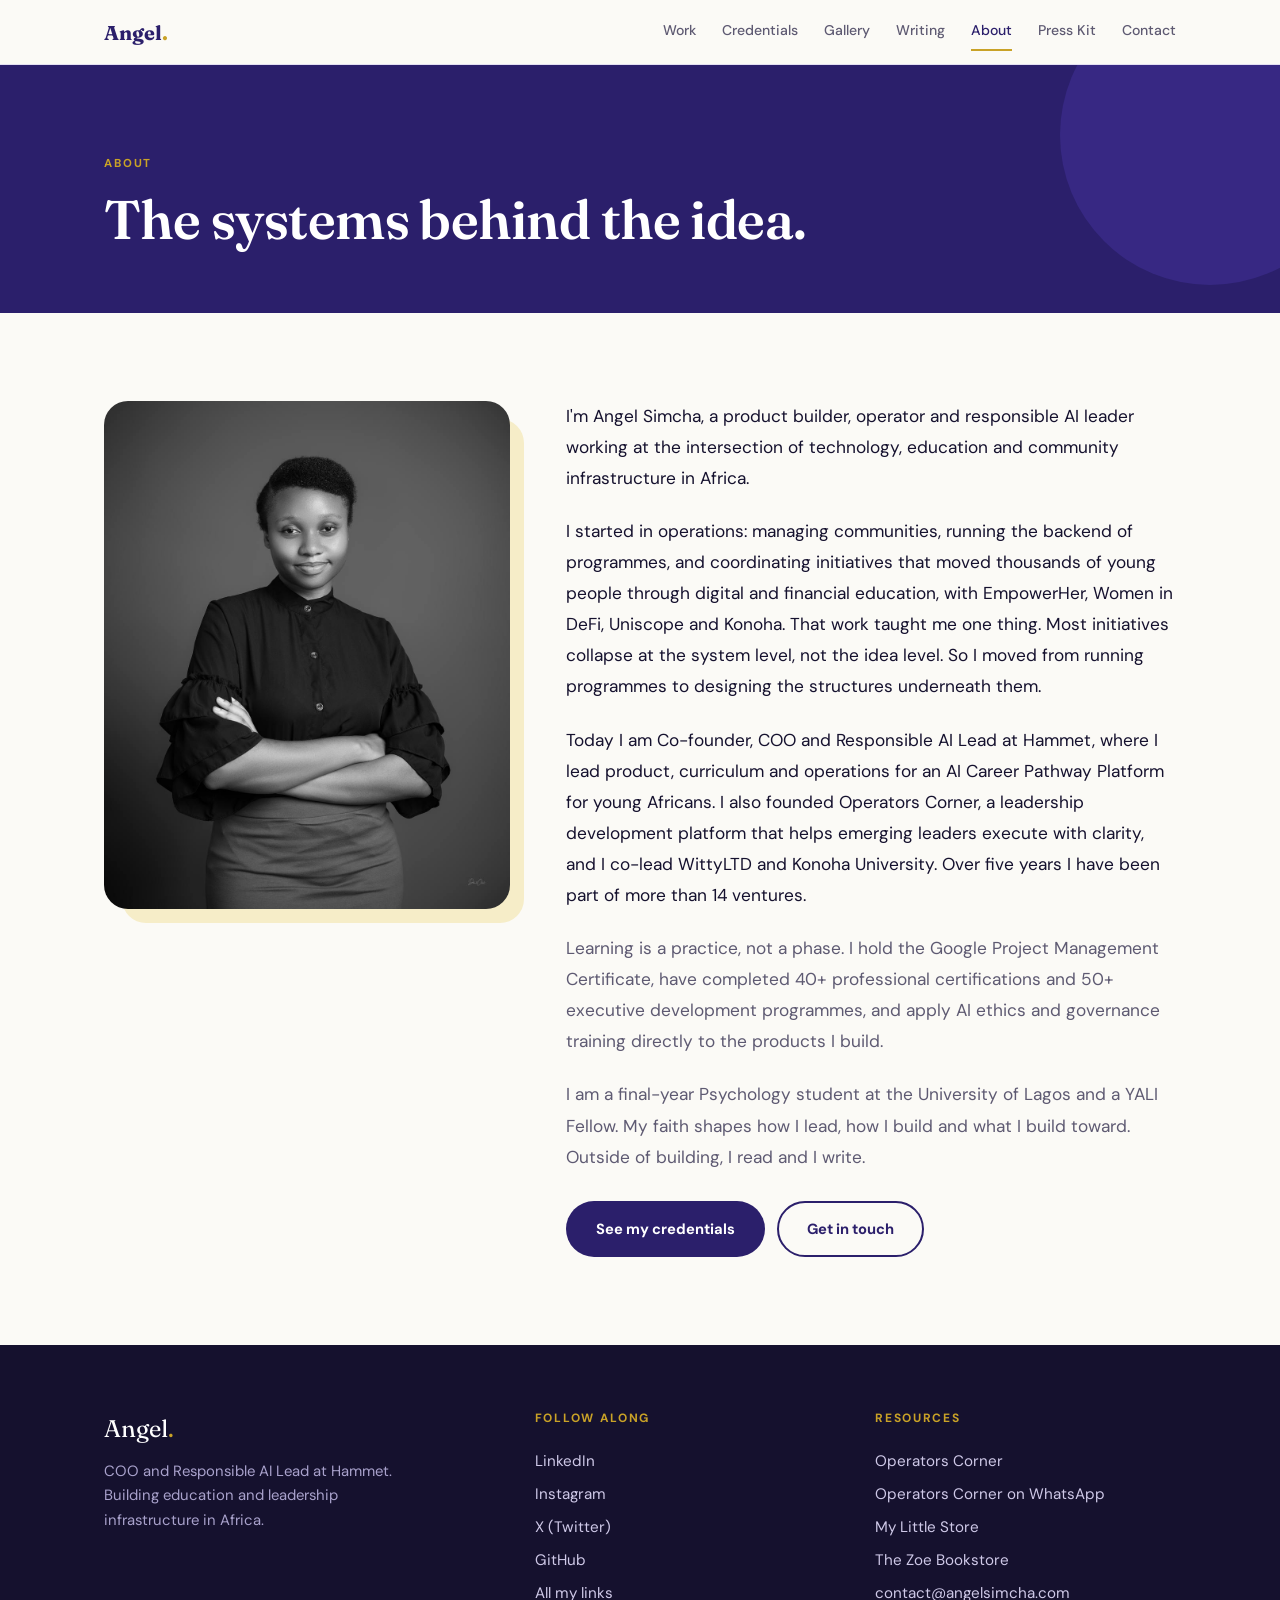
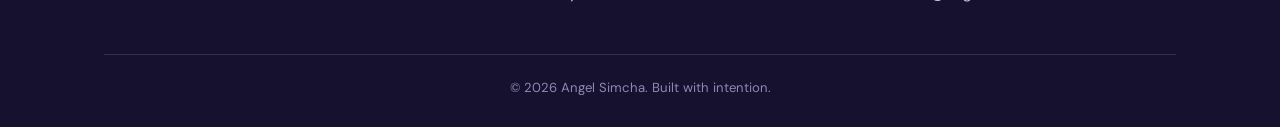
==== commit 1cf70518: "fixed some links and logos" ====
--- a/about.html
+++ b/about.html
@@ -39,7 +39,7 @@
 
       <p>Today I am Co-founder, COO and Responsible AI Lead at Hammet, where I lead product, curriculum and operations for an AI Career Pathway Platform for young Africans. I also founded Operators Corner, a leadership development platform that helps emerging leaders execute with clarity, and I co-lead WittyLTD and Konoha University. Over five years I have been part of more than 14 ventures.</p>
 
-      <p class="soft">Learning is a practice, not a phase. I hold the Google Project Management Certificate, have completed 50+ certifications, and apply AI ethics and governance training directly to the products I build.</p>
+      <p class="soft">Learning is a practice, not a phase. I hold the Google Project Management Certificate, have completed 40+ professional certifications and 50+ executive development programmes, and apply AI ethics and governance training directly to the products I build.</p>
 
       <p class="soft">I am a final-year Psychology student at the University of Lagos and a YALI Fellow. My faith shapes how I lead, how I build and what I build toward. Outside of building, I read and I write.</p>
 
--- a/style.css
+++ b/style.css
@@ -375,3 +375,39 @@
   .marquee .m-item { width: 210px; height: 270px; }
   .page-head { padding: 64px 0 48px; }
 }
+
+/* Logo cards: logo on a clean panel, wordmark shows if the logo file is missing */
+.work-card .work-img.logo { background: var(--white); border-bottom: 1px solid var(--border); }
+.work-card .work-img.logo img { object-fit: contain; padding: 14% 18%; }
+.work-card .work-img.logo .work-initial { font-size: 1.9rem; color: var(--indigo); text-align: center; padding: 0 16px; }
+.work-card .work-img.has-img .work-initial { display: none; }
+.work-card.c-gold .work-img.logo, .work-card.c-lav .work-img.logo { background: var(--white); }
+.proof-row.four { grid-template-columns: repeat(4, 1fr); }
+@media (max-width: 980px) { .proof-row.four { grid-template-columns: repeat(2, 1fr); } }
+@media (max-width: 560px) { .proof-row.four { grid-template-columns: 1fr; } }
+.feature-band { display: grid; grid-template-columns: 1.3fr 1fr; gap: 32px; align-items: center; }
+@media (max-width: 760px) { .feature-band { grid-template-columns: 1fr; } }
+
+/* dark logo panels (supplied logos are white on black) */
+.work-card .work-img.logo { background: #000; border-bottom: 0; }
+.work-card .work-img.logo img { padding: 10% 14%; }
+.work-card .work-img.logo[data-sq] img { padding: 8% 0; }
+.work-card .work-img.logo .work-initial { color: #fff; }
+/* small logo tile for Built cards */
+.built-logo { width: 54px; height: 54px; border-radius: 14px; background: #000; position: relative; overflow: hidden; margin-bottom: 16px; display: grid; place-items: center; }
+.built-logo img { position: absolute; inset: 0; width: 100%; height: 100%; object-fit: contain; padding: 8px; }
+.built-logo span { font-family: var(--display); font-weight: 700; color: #fff; font-size: 1.4rem; }
+.built-logo.has-img span { display: none; }
+.built-logo.pink { background: #D6457F; }
+.built-logo.indigo { background: var(--indigo); }
+.podcard { display: block; position: relative; border-radius: 18px; overflow: hidden; background: linear-gradient(135deg, var(--indigo-3), var(--indigo)); aspect-ratio: 16/10; box-shadow: 0 18px 40px rgba(0,0,0,.28); }
+.podcard img { position: absolute; inset: 0; width: 100%; height: 100%; object-fit: cover; object-position: 50% 20%; opacity: .85; }
+.podcard .play { position: absolute; inset: 0; display: grid; place-items: center; }
+.podcard .play i { width: 76px; height: 76px; border-radius: 50%; background: var(--gold); display: grid; place-items: center; box-shadow: 0 8px 24px rgba(0,0,0,.35); }
+.podcard .play i::after { content: ''; margin-left: 6px; border-left: 22px solid var(--indigo); border-top: 14px solid transparent; border-bottom: 14px solid transparent; }
+.podcard .pc-label { position: absolute; left: 16px; bottom: 14px; background: rgba(20,14,60,.85); color: #fff; font-size: .78rem; font-weight: 700; letter-spacing: .08em; text-transform: uppercase; padding: 6px 12px; border-radius: 999px; }
+
+.built-logo.light { background: #fff; border: 1px solid var(--border); }
+.built-logo.wide { width: 170px; }
+.built-logo.wide img { padding: 6px 10px; }
+.spotify-embed { width: 100%; height: 232px; border: 0; border-radius: 14px; display: block; }
